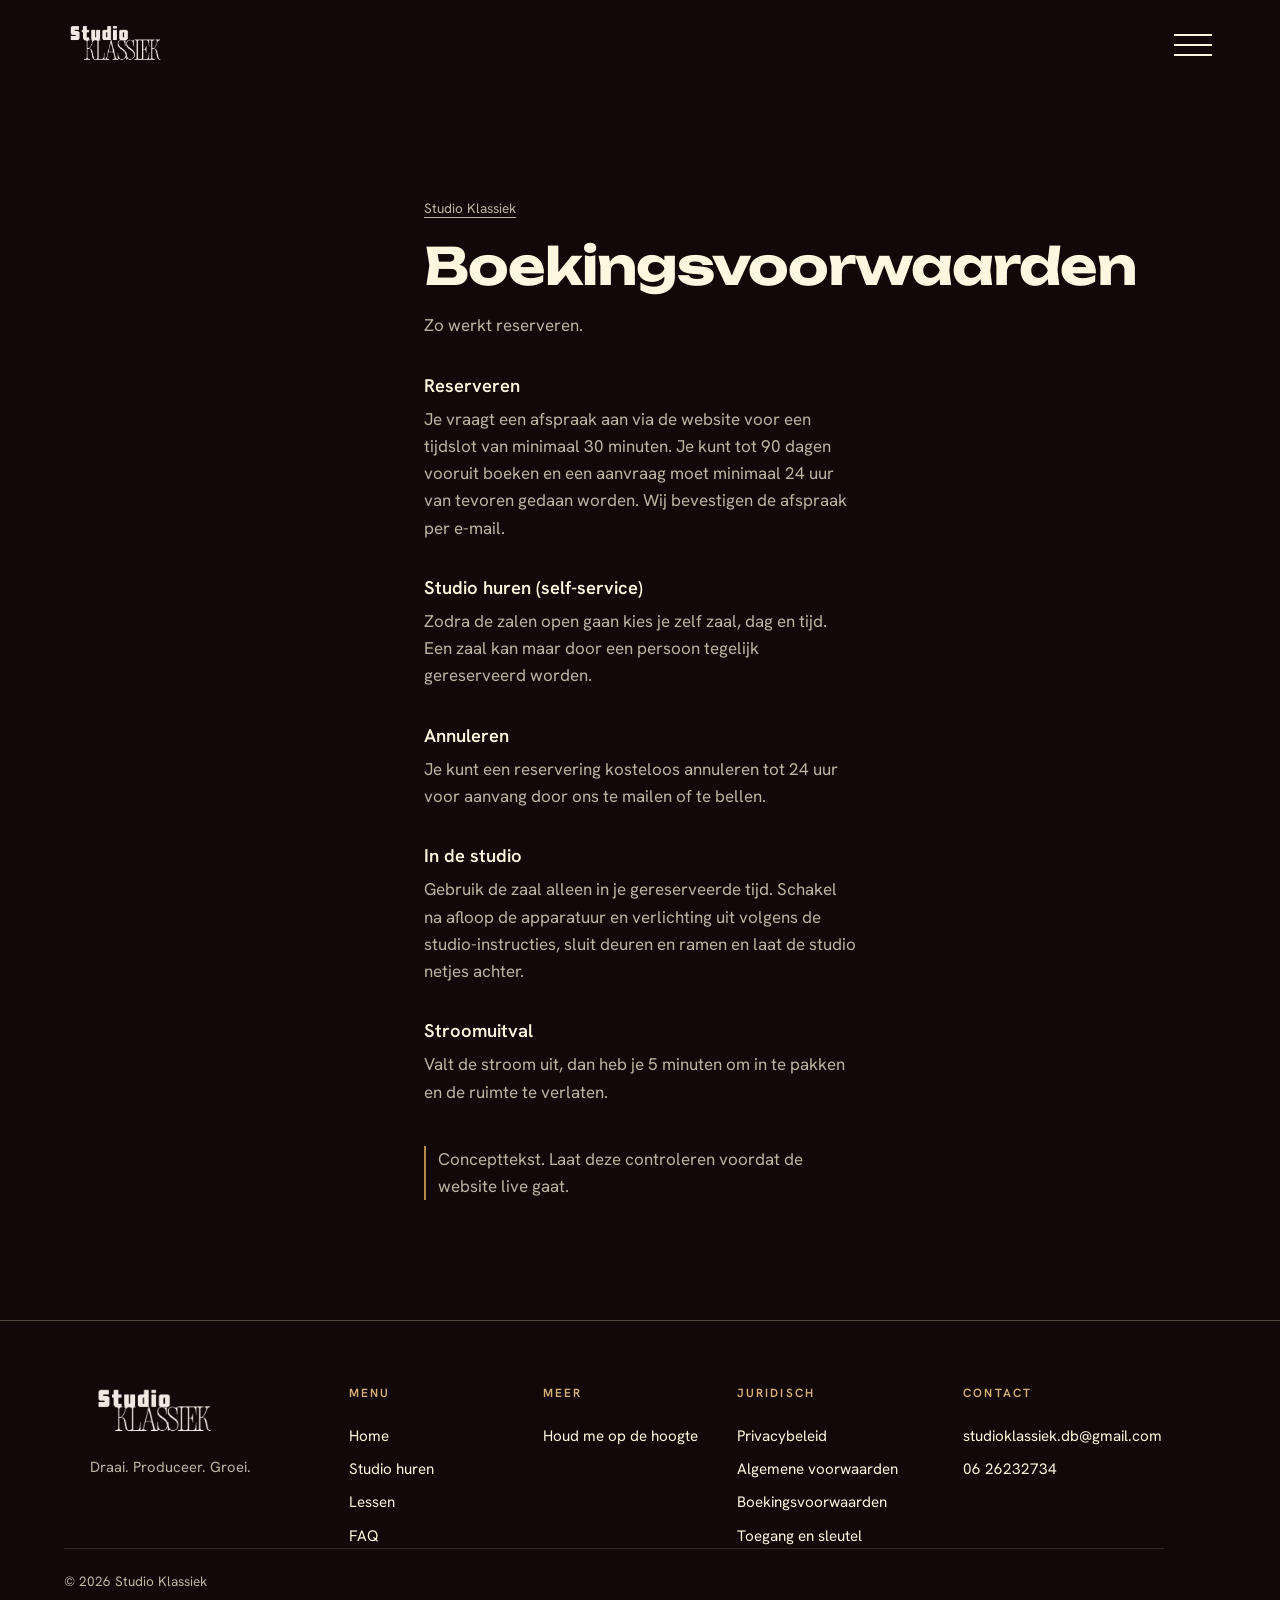
==== boekingsvoorwaarden.html @ 57c91482 "Eerste versie van de website van Studio Klassiek (statisch, GitHub Pages) Startpagina, studio huren " ====
<!doctype html>
<html lang="nl">
<head>
<meta charset="utf-8">
<meta http-equiv="Content-Security-Policy" content="default-src 'self'; script-src 'self'; style-src 'self'; img-src 'self' data:; font-src 'self'; connect-src 'self' https://formsubmit.co; frame-src https://www.google.com; object-src 'none'; base-uri 'self'; form-action 'self'">
<meta name="viewport" content="width=device-width, initial-scale=1">
<title>Boekingsvoorwaarden | Studio Klassiek</title>
<link rel="icon" href="favicon.ico">
<link rel="stylesheet" href="fonts.css">
<link rel="stylesheet" href="styles.css">
</head>
<body class="inner">

<a class="skip" href="#main">Naar de inhoud</a>

<header class="site-header">
  <a class="brand" href="index.html" aria-label="Studio Klassiek, naar de startpagina">
    <img src="assets/logo-cream.png" width="657" height="285" alt="Studio Klassiek">
  </a>
  <div class="head-actions">
    <button class="burger" id="burger" aria-expanded="false" aria-controls="menu" aria-label="Menu"><span></span><span></span><span></span></button>
  </div>
</header>

<nav class="menu" id="menu" aria-label="Hoofdmenu" hidden>
  <a href="self-service.html">Studio huren</a>
  <a href="lessen-boeken.html">Lessen boeken</a>
</nav>

<main id="main" class="page">
  <div class="block narrow-page doc">
    <p class="crumb"><a href="index.html">Studio Klassiek</a></p>
    <h1 class="page-title">Boekingsvoorwaarden</h1>
    <p class="intro">Zo werkt reserveren.</p>
    <h2>Reserveren</h2>
    <p>Je vraagt een afspraak aan via de website voor een tijdslot van minimaal 30 minuten. Je kunt tot 90 dagen vooruit boeken en een aanvraag moet minimaal 24 uur van tevoren gedaan worden. Wij bevestigen de afspraak per e-mail.</p>
    <h2>Studio huren (self-service)</h2>
    <p>Zodra de zalen open gaan kies je zelf zaal, dag en tijd. Een zaal kan maar door een persoon tegelijk gereserveerd worden.</p>
    <h2>Annuleren</h2>
    <p>Je kunt een reservering kosteloos annuleren tot 24 uur voor aanvang door ons te mailen of te bellen.</p>
    <h2>In de studio</h2>
    <p>Gebruik de zaal alleen in je gereserveerde tijd. Schakel na afloop de apparatuur en verlichting uit volgens de studio-instructies, sluit deuren en ramen en laat de studio netjes achter.</p>
    <h2>Stroomuitval</h2>
    <p>Valt de stroom uit, dan heb je 5 minuten om in te pakken en de ruimte te verlaten.</p>
    <p class="fine concept">Concepttekst. Laat deze controleren voordat de website live gaat.</p>
  </div>
</main>

<footer class="site-footer big">
  <div class="foot-grid">
    <div class="foot-brand">
      <img src="assets/logo-cream.png" width="657" height="285" alt="Studio Klassiek">
      <p>Draai. Produceer. Groei.</p>
    </div>
    <nav aria-label="Footer menu">
      <h4>Menu</h4>
      <a href="index.html">Home</a>
      <a href="self-service.html">Studio huren</a>
      <a href="index.html#lessen">Lessen</a>
      <a href="faq.html">FAQ</a>
    </nav>
    <nav aria-label="Meer">
      <h4>Meer</h4>
      <a href="index.html#early">Houd me op de hoogte</a>
    </nav>
    <nav aria-label="Juridisch">
      <h4>Juridisch</h4>
      <a href="privacy.html">Privacybeleid</a>
      <a href="voorwaarden.html">Algemene voorwaarden</a>
      <a href="boekingsvoorwaarden.html">Boekingsvoorwaarden</a>
      <a href="toegang.html">Toegang en sleutel</a>
    </nav>
    <div>
      <h4>Contact</h4>
      <a href="mailto:studioklassiek.db@gmail.com">studioklassiek.db@gmail.com</a>
      <a href="tel:+31626232734">06 26232734</a>
    </div>
  </div>
  <p class="copy">&copy; 2026 Studio Klassiek</p>
</footer>

<script src="common.js"></script>
</body>
</html>
---- fonts.css ----
﻿@font-face{font-family:'Bodoni Moda';font-style:italic;font-weight:400;font-display:swap;src:url('fonts/bodonimoda-italic-400-0.woff2') format('woff2');}
@font-face{font-family:'Bodoni Moda';font-style:normal;font-weight:400;font-display:swap;src:url('fonts/bodonimoda-normal-400-1.woff2') format('woff2');}
@font-face{font-family:'Bodoni Moda';font-style:normal;font-weight:500;font-display:swap;src:url('fonts/bodonimoda-normal-500-2.woff2') format('woff2');}
@font-face{font-family:'Bodoni Moda';font-style:normal;font-weight:700;font-display:swap;src:url('fonts/bodonimoda-normal-700-3.woff2') format('woff2');}
@font-face{font-family:'Hanken Grotesk';font-style:normal;font-weight:400;font-display:swap;src:url('fonts/hankengrotesk-normal-400-4.woff2') format('woff2');}
@font-face{font-family:'Hanken Grotesk';font-style:normal;font-weight:500;font-display:swap;src:url('fonts/hankengrotesk-normal-500-5.woff2') format('woff2');}
@font-face{font-family:'Hanken Grotesk';font-style:normal;font-weight:600;font-display:swap;src:url('fonts/hankengrotesk-normal-600-6.woff2') format('woff2');}

@font-face{font-family:'Unbounded';font-style:normal;font-weight:200 900;font-display:swap;src:url('fonts/unbounded.woff2') format('woff2');}
---- styles.css ----
:root {
  --wine: #522B36;
  --gold: #B88B49;
  --gold-lt: #D9B27A;
  --deep: #420303;
  --cream: #FEF7DF;
  --ember: #D54918;
  --bg: #130809;
  --bg2: #1b0d10;
  --line: rgba(254, 247, 223, .28);
  --soft: rgba(254, 247, 223, .72);

  --display: 'Unbounded', 'Arial Black', sans-serif;
  --serif: 'Bodoni Moda', 'Didot', Georgia, serif;
  --sans: 'Hanken Grotesk', system-ui, sans-serif;
  --gutter: clamp(20px, 5vw, 64px);
}

*, *::before, *::after { box-sizing: border-box; }
html { scroll-behavior: smooth; scroll-padding-top: 96px; }
body { margin: 0; background: var(--bg); color: var(--cream); font-family: var(--sans); font-size: 17px; line-height: 1.6; -webkit-font-smoothing: antialiased; }
img { max-width: 100%; height: auto; display: block; }
a { color: inherit; }
p { margin: 0 0 1em; }
:focus-visible { outline: 2px solid var(--gold-lt); outline-offset: 3px; }
.skip { position: absolute; left: -999px; top: 8px; background: var(--cream); color: var(--wine); padding: 10px 14px; z-index: 100; }
.skip:focus { left: 8px; }

/* Header */
.site-header { position: fixed; inset: 0 0 auto 0; z-index: 60; display: flex; align-items: center; justify-content: space-between; padding: 22px var(--gutter); transition: background .3s; }
.site-header.solid { background: rgba(19, 8, 9, .92); backdrop-filter: blur(8px); }
.brand img { width: 104px; }
.head-actions { display: flex; align-items: center; gap: 18px; }
.icon-btn { display: grid; place-items: center; width: 52px; height: 52px; border: 1px solid var(--cream); border-radius: 10px; color: var(--cream); transition: background .3s, color .3s; }
.icon-btn svg { width: 24px; height: 24px; fill: none; stroke: currentColor; stroke-width: 1.5; }
.icon-btn:hover { background: var(--cream); color: var(--wine); }
.burger { width: 46px; height: 46px; background: none; border: 0; cursor: pointer; display: grid; align-content: center; gap: 8px; padding: 0 4px; }
.burger span { display: block; height: 2px; background: var(--cream); transition: transform .35s ease, opacity .25s; }
.burger[aria-expanded=true] span:nth-child(1) { transform: translateY(10px) rotate(45deg); }
.burger[aria-expanded=true] span:nth-child(2) { opacity: 0; }
.burger[aria-expanded=true] span:nth-child(3) { transform: translateY(-10px) rotate(-45deg); }


/* Hero */
.hero { position: relative; min-height: 100svh; display: grid; place-items: center; text-align: center; padding: 120px var(--gutter) 80px; background:
  radial-gradient(ellipse 80% 55% at 50% 108%, rgba(184, 139, 73, .45), transparent 70%),
  radial-gradient(ellipse 90% 70% at 50% 100%, #6a3544, transparent 78%),
  linear-gradient(var(--bg), var(--bg2)); overflow: hidden; }
.hero::after { content: ""; position: absolute; inset: auto 0 0 0; height: 30%; background: linear-gradient(transparent, var(--bg)); pointer-events: none; }
.hero-inner { position: relative; z-index: 1; max-width: 860px; animation: rise .9s ease both; }
.tag { display: inline-block; margin: 0 0 28px; padding: 8px 18px; border: 1px solid var(--line); font-size: .78rem; font-weight: 600; letter-spacing: .2em; text-transform: uppercase; color: var(--soft); }
h1 { margin: 0 0 26px; font-family: var(--display); font-weight: 700; font-size: clamp(1.9rem, 5.4vw, 4rem); line-height: 1.18; letter-spacing: -.02em; }
h1 em { font-family: var(--serif); font-style: italic; font-weight: 400; font-size: 1.28em; letter-spacing: 0; line-height: 1; color: var(--gold-lt); }
.lead { font-size: clamp(1.05rem, 1.7vw, 1.3rem); max-width: 30em; margin: 0 auto 14px; }
.small { font-size: .9rem; color: var(--soft); margin-bottom: 34px; letter-spacing: .06em; }
@keyframes rise { from { opacity: 0; transform: translateY(14px); } to { opacity: 1; transform: none; } }

/* Knop: rechthoek met pijlvlak, vulling schuift in */
.btn { position: relative; display: inline-flex; align-items: stretch; border: 1px solid var(--cream); background: transparent; color: var(--cream); font: 500 1.15rem/1 var(--sans); text-decoration: none; cursor: pointer; overflow: hidden; isolation: isolate; border-radius: 0; padding: 0; transition: color .35s; }
.btn > span { padding: 18px 28px; }
.btn::before { content: ""; position: absolute; inset: 0; background: var(--cream); transform: translateX(-101%); transition: transform .45s cubic-bezier(.7, 0, .2, 1); z-index: -1; }
.btn:hover::before, .btn:focus-visible::before { transform: none; }
.btn:hover, .btn:focus-visible { color: var(--wine); }
.arrow { display: grid; place-items: center; width: 60px; border-left: 1px solid currentColor; }
.arrow svg { width: 24px; height: 24px; fill: none; stroke: currentColor; stroke-width: 1.8; stroke-linecap: square; transition: transform .35s; }
.btn:hover .arrow svg { transform: translateX(5px); }
.btn[disabled] { opacity: .55; cursor: wait; }

/* Feiten */
.facts { display: grid; grid-template-columns: repeat(3, 1fr); max-width: 900px; margin: 0 auto; padding: 56px var(--gutter); text-align: center; gap: 12px; }
.facts svg { width: 34px; height: 34px; fill: none; stroke: var(--cream); stroke-width: 1.4; margin: 0 auto 14px; }
.facts p { margin: 0; font-size: .95rem; }

/* Blokken */
.block { max-width: 900px; margin: 0 auto; padding: clamp(56px, 8vw, 110px) var(--gutter); }
h2 { margin: 0 0 40px; font-family: var(--display); font-weight: 700; font-size: clamp(1.7rem, 4vw, 2.7rem); letter-spacing: -.02em; line-height: 1.1; }
h3 { margin: 0 0 12px; font-family: var(--sans); font-weight: 600; font-size: 1.15rem; }
.rows article { border-top: 1px solid var(--line); padding: 32px 0; display: grid; grid-template-columns: 1fr 1fr; gap: 12px 40px; align-items: start; }
.rows article:last-of-type { border-bottom: 1px solid var(--line); }
.rows h3 { grid-column: 1 / -1; }
.rows p { margin: 0; color: var(--soft); }
.price { margin: 0; display: grid; gap: 10px; }
.price div { display: flex; justify-content: space-between; align-items: baseline; border-bottom: 1px solid rgba(254, 247, 223, .12); padding-bottom: 8px; }
.price div:last-child { border: 0; }
.price dt { color: var(--soft); }
.price dd { margin: 0; font-family: var(--display); font-weight: 500; font-size: 1.35rem; }
.note { margin-top: 28px; color: var(--soft); font-size: .95rem; }

/* Reserveren */
.stage { background: var(--bg2); border-top: 1px solid rgba(254, 247, 223, .1); border-bottom: 1px solid rgba(254, 247, 223, .1); }
.intro { margin: -20px 0 40px; color: var(--soft); }
.booking { display: grid; grid-template-columns: 1fr 240px; gap: 40px; align-items: start; }
.step { border: 0; padding: 0; margin: 0 0 40px; min-width: 0; }
.step legend { padding: 0; margin-bottom: 18px; font-weight: 600; font-size: 1.05rem; display: flex; align-items: center; gap: 12px; }
.num { display: inline-grid; place-items: center; width: 28px; height: 28px; border: 1px solid var(--gold-lt); color: var(--gold-lt); font-size: .85rem; }
.choices { display: grid; grid-template-columns: repeat(2, 1fr); gap: 10px; }
.choice, .durations label { position: relative; cursor: pointer; }
.choice input, .durations input, .check input[type=checkbox] { position: absolute; opacity: 0; pointer-events: none; }
.choice > span, .durations label span { display: block; border: 1px solid var(--line); padding: 14px 16px; transition: background .25s, color .25s, border-color .25s; }
.choice b { font-weight: 600; }
.choice:hover > span, .durations label:hover span { border-color: var(--cream); }
.choice input:checked + span, .durations input:checked + span { background: var(--cream); color: var(--wine); border-color: var(--cream); }
.choice input:focus-visible + span, .durations input:focus-visible + span { outline: 2px solid var(--gold-lt); outline-offset: 2px; }
.durations { display: flex; gap: 10px; margin-top: 12px; flex-wrap: wrap; }
.durations label span { padding: 10px 18px; font-size: .92rem; }

.cal { max-width: 400px; border: 1px solid var(--line); padding: 14px; margin-bottom: 20px; }
.cal-head { display: flex; align-items: center; justify-content: space-between; margin-bottom: 10px; }
.cal-head strong { font-family: var(--serif); font-size: 1.3rem; font-weight: 500; text-transform: capitalize; }
.cal-nav { width: 38px; height: 38px; border: 1px solid var(--line); background: transparent; color: var(--cream); cursor: pointer; font-size: 1.1rem; border-radius: 0; transition: background .25s, color .25s; }
.cal-nav:hover:not(:disabled) { background: var(--cream); color: var(--wine); }
.cal-nav:disabled { opacity: .3; cursor: not-allowed; }
.cal-grid { display: grid; grid-template-columns: repeat(7, 1fr); gap: 3px; }
.cal-dow { text-align: center; font-size: .7rem; font-weight: 600; letter-spacing: .1em; text-transform: uppercase; padding: 6px 0; color: var(--soft); }
.cal-day { aspect-ratio: 1; border: 1px solid transparent; background: rgba(254, 247, 223, .06); color: var(--cream); font: 500 .95rem var(--sans); cursor: pointer; border-radius: 0; transition: background .2s, color .2s; }
.cal-day:hover:not(:disabled) { background: var(--gold); color: var(--bg); }
.cal-day:disabled { background: transparent; opacity: .28; cursor: not-allowed; }
.cal-day[aria-pressed=true] { background: var(--cream); color: var(--wine); }
.mini { font-size: .78rem; font-weight: 600; letter-spacing: .14em; text-transform: uppercase; margin: 0; color: var(--soft); }
.slots { display: grid; grid-template-columns: repeat(auto-fill, minmax(84px, 1fr)); gap: 8px; margin-top: 12px; }
.slot { padding: 11px 0; border: 1px solid var(--line); background: transparent; color: var(--cream); font: 600 .92rem var(--sans); cursor: pointer; border-radius: 0; transition: background .2s, color .2s, border-color .2s; }
.slot:hover:not(:disabled) { border-color: var(--cream); background: rgba(254, 247, 223, .1); }
.slot[aria-pressed=true] { background: var(--cream); color: var(--wine); border-color: var(--cream); }
.slot:disabled { text-decoration: line-through; opacity: .3; cursor: not-allowed; }
.slots-empty { grid-column: 1 / -1; margin: 0; color: var(--soft); }

.fields { display: grid; grid-template-columns: 1fr 1fr; gap: 16px; }
.fields .full { grid-column: 1 / -1; }
.fields label { display: grid; gap: 6px; font-size: .78rem; font-weight: 600; letter-spacing: .12em; text-transform: uppercase; color: var(--soft); }
.fields input, .fields textarea { font: 400 1rem var(--sans); letter-spacing: 0; text-transform: none; padding: 13px 14px; border: 1px solid var(--line); background: rgba(254, 247, 223, .05); color: var(--cream); border-radius: 0; width: 100%; }
.fields input:focus, .fields textarea:focus { outline: 0; border-color: var(--cream); }
.fields .invalid { border-color: var(--ember); }
.check { display: flex; margin-top: 18px; cursor: pointer; font-size: .9rem; color: var(--soft); position: relative; }
.check span { position: relative; padding-left: 34px; }
.check span::before { content: ""; position: absolute; left: 0; top: 2px; width: 20px; height: 20px; border: 1px solid var(--cream); }
.check input:checked + span::after { content: ""; position: absolute; left: 7px; top: 5px; width: 6px; height: 11px; border: solid var(--cream); border-width: 0 2px 2px 0; transform: rotate(45deg); }
.check input:focus-visible + span::before { outline: 2px solid var(--gold-lt); outline-offset: 2px; }
.error { color: #ffb59c; border-left: 3px solid var(--ember); background: rgba(213, 73, 24, .12); padding: 12px 14px; margin: 0 0 18px; }

.summary { position: sticky; top: 100px; border: 1px solid var(--line); padding: 24px; }
.summary dl { margin: 0; }
.summary dt { font-size: .72rem; font-weight: 600; letter-spacing: .16em; text-transform: uppercase; color: var(--gold-lt); margin-top: 14px; }
.summary dt:first-child { margin-top: 0; }
.summary dd { margin: 2px 0 0; font-family: var(--serif); font-size: 1.15rem; }

.done { border: 1px solid var(--line); border-top: 3px solid var(--gold); padding: clamp(24px, 4vw, 44px); }
.done h3 { font-family: var(--display); font-size: 1.5rem; }
.done-actions { display: flex; flex-wrap: wrap; gap: 12px; margin-top: 8px; }

/* Info */
.info { margin: 0; border-top: 1px solid var(--line); }
.info div { display: grid; grid-template-columns: 140px 1fr; gap: 12px; padding: 20px 0; border-bottom: 1px solid var(--line); }
.info dt { color: var(--soft); }
.info dd { margin: 0; }
.info a { text-decoration-color: var(--gold); text-underline-offset: 5px; }
.site-footer { display: flex; justify-content: space-between; align-items: center; gap: 20px; padding: 40px var(--gutter); max-width: 900px; margin: 0 auto; color: var(--soft); font-size: .9rem; }
.site-footer img { width: 110px; }
.site-footer p { margin: 0; }
.site-footer a { text-decoration-color: var(--gold); text-underline-offset: 4px; }

@media (max-width: 760px) {
  body { font-size: 16px; }
  .brand img { width: 88px; }
  .booking, .rows article { grid-template-columns: 1fr; }
  .summary { position: static; }
  .choices, .fields { grid-template-columns: 1fr; }
  .info div { grid-template-columns: 1fr; gap: 2px; }
  .site-footer { flex-direction: column; align-items: flex-start; }
  .btn { width: 100%; justify-content: space-between; }
}
@media (prefers-reduced-motion: reduce) {
  html { scroll-behavior: auto; }
  *, *::before, *::after { animation: none !important; transition-duration: .01ms !important; }
}



/* Subpagina's */
.inner .page { padding-top: 96px; min-height: 70vh; }
.crumb { margin: 0 0 18px; font-size: .85rem; color: var(--soft); }
.crumb a { text-underline-offset: 4px; }
.page-title { margin: 0 0 18px; font-family: var(--display); font-weight: 700; font-size: clamp(1.9rem, 5vw, 3.2rem); letter-spacing: -.02em; line-height: 1.1; }
.sub { font-size: 1.4rem; margin: 48px 0 18px; }
.narrow-page { max-width: 560px; }
.soft { color: var(--soft); }
.book-form.flat { padding: 0; }
.btn-sm > span { padding: 12px 20px; font-size: 1rem; }
.btn-sm .arrow { width: 48px; }
.rows .btn { grid-column: 1 / -1; justify-self: start; margin-top: 8px; }

.rooms { display: grid; grid-template-columns: repeat(auto-fill, minmax(220px, 1fr)); gap: 14px; }
.room { position: relative; cursor: pointer; }
.room input { position: absolute; opacity: 0; pointer-events: none; }
.room-card { display: grid; gap: 6px; border: 1px solid var(--line); padding: 10px 10px 16px; height: 100%; transition: border-color .25s, background .25s, color .25s; }
.room-card b { padding: 6px 6px 0; font-family: var(--display); font-weight: 500; font-size: 1.05rem; }
.room-desc { padding: 0 6px; color: var(--soft); }
.room-media { display: grid; place-items: center; aspect-ratio: 4 / 3; background: rgba(254, 247, 223, .05); border: 1px dashed var(--line); overflow: hidden; }
.room-media small { color: var(--soft); letter-spacing: .12em; text-transform: uppercase; font-size: .72rem; }
.room-media img { width: 100%; height: 100%; object-fit: cover; }
.room:hover .room-card { border-color: var(--cream); }
.room input:checked + .room-card { background: var(--cream); color: var(--wine); border-color: var(--cream); }
.room input:checked + .room-card .room-desc { color: var(--wine); }
.room input:focus-visible + .room-card { outline: 2px solid var(--gold-lt); outline-offset: 2px; }
.durations { margin: 0 0 20px; }
#gate .btn, #gate .done-actions { margin-top: 14px; }
.field-one { display: grid; gap: 6px; font-size: .78rem; font-weight: 600; letter-spacing: .12em; text-transform: uppercase; color: var(--soft); }
.field-one textarea { font: 400 1rem var(--sans); letter-spacing: 0; text-transform: none; padding: 13px 14px; border: 1px solid var(--line); background: rgba(254, 247, 223, .05); color: var(--cream); border-radius: 0; width: 100%; }
.field-one textarea:focus { outline: 0; border-color: var(--cream); }

.tabs { display: flex; border-bottom: 1px solid var(--line); margin-bottom: 28px; }
.tabs button { flex: 1; background: none; border: 0; border-bottom: 2px solid transparent; color: var(--soft); font: 600 .9rem var(--sans); letter-spacing: .12em; text-transform: uppercase; padding: 16px 8px; cursor: pointer; margin-bottom: -1px; transition: color .25s, border-color .25s; }
.tabs button:hover { color: var(--cream); }
.tabs button[aria-selected=true] { color: var(--cream); border-bottom-color: var(--gold-lt); }
.auth-form .fields { margin-bottom: 20px; }
.fields.one { grid-template-columns: 1fr; }
.bookings { display: grid; margin-bottom: 36px; border-top: 1px solid var(--line); }
.booking-row { display: flex; justify-content: space-between; gap: 16px; align-items: center; padding: 18px 0; border-bottom: 1px solid var(--line); }
.booking-row > div { display: grid; }
.booking-row span { color: var(--soft); }
.link-btn { background: none; border: 0; color: var(--cream); font: 600 .85rem var(--sans); letter-spacing: .12em; text-transform: uppercase; text-decoration: underline; text-decoration-color: var(--gold); text-underline-offset: 5px; cursor: pointer; }
.link-btn:hover { color: var(--gold-lt); }
.icon-btn.is-in { background: var(--cream); color: var(--wine); }

.map { border: 1px solid var(--line); margin-bottom: 28px; aspect-ratio: 16 / 9; background: rgba(254, 247, 223, .05); }
.map iframe { width: 100%; height: 100%; border: 0; filter: grayscale(.4) contrast(1.05); }
.info dd.empty { color: var(--soft); }
.head-actions .icon-btn + .icon-btn { margin-left: -6px; }
@media (max-width: 760px) { .map { aspect-ratio: 4 / 3; } .booking-row { align-items: flex-start; flex-direction: column; } }
.room input:checked + .room-card .room-media { background: rgba(82, 43, 54, .08); border-color: rgba(82, 43, 54, .35); }
.room input:checked + .room-card .room-media small { color: var(--wine); }
.inner .intro { margin-top: 0; }

/* Zalen: coming soon */
.room-media { position: relative; }
.room.soon { cursor: default; }
.room.soon .room-card { opacity: 1; }
.room.soon:hover .room-card { border-color: var(--line); }
.room-media .soon-badge { position: absolute; inset: 0; display: grid; place-items: center; text-align: center; padding: 12px; background: rgba(19, 8, 9, .72); font-family: var(--display); font-weight: 700; font-size: clamp(1.5rem, 4.4vw, 2.1rem); line-height: 1.05; letter-spacing: -.02em; text-transform: uppercase; color: var(--gold-lt); }
.no-rooms .step:not(:first-of-type), .no-rooms .summary { display: none; }
.no-rooms .booking { grid-template-columns: 1fr; }

/* Early Access */
.sr-only { position: absolute; width: 1px; height: 1px; overflow: hidden; clip: rect(0 0 0 0); white-space: nowrap; }
.early-form { display: flex; gap: 12px; max-width: 560px; }
.early-form input { flex: 1; min-width: 0; font: 400 1rem var(--sans); padding: 0 16px; border: 1px solid var(--line); background: rgba(254, 247, 223, .05); color: var(--cream); border-radius: 0; }
.early-form input:focus { outline: 0; border-color: var(--cream); }
.early-msg { margin: 14px 0 0; color: var(--gold-lt); min-height: 1.6em; }
.early-msg.bad { color: #ffb59c; }
.hero-inner .hero-actions { display: flex; flex-wrap: wrap; gap: 14px; justify-content: center; }
@media (max-width: 760px) { .early-form { flex-direction: column; } .early-form input { padding: 16px; } .hero-inner .hero-actions .btn { width: 100%; } }

/* Footer en documentpagina's */
.site-footer.big { display: block; max-width: none; margin: 0; padding: 64px var(--gutter) 28px; border-top: 1px solid var(--line); background: var(--bg); color: var(--cream); }
.foot-grid { max-width: 1100px; margin: 0 auto; display: grid; grid-template-columns: 1.4fr 1fr 1fr 1.2fr 1.4fr; gap: 32px; }
.foot-brand img { width: 130px; margin-bottom: 14px; }
.foot-brand p { margin: 0; color: var(--soft); font-size: .92rem; }
.foot-grid h4 { margin: 0 0 14px; font: 600 .74rem var(--sans); letter-spacing: .18em; text-transform: uppercase; color: var(--gold-lt); }
.foot-grid nav, .foot-grid > div:last-child { display: grid; align-content: start; gap: 9px; }
.foot-grid a { color: var(--cream); text-decoration: none; font-size: .95rem; background: linear-gradient(var(--gold-lt), var(--gold-lt)) left bottom / 0 1px no-repeat; transition: background-size .3s; justify-self: start; }
.foot-grid a:hover { background-size: 100% 1px; }
.copy { max-width: 1100px; margin: 48px auto 0; padding-top: 22px; border-top: 1px solid rgba(254, 247, 223, .14); color: var(--soft); font-size: .85rem; }
.doc h2 { font-family: var(--sans); font-size: 1.15rem; font-weight: 600; letter-spacing: 0; margin: 36px 0 10px; }
.doc p, .doc li { color: var(--soft); }
.doc .intro { margin: 0 0 28px; }
.doc .faq { margin-top: 8px; }
.faq details { border-top: 1px solid var(--line); }
.faq details:last-child { border-bottom: 1px solid var(--line); }
.faq summary { cursor: pointer; list-style: none; padding: 20px 40px 20px 0; position: relative; font-weight: 600; font-size: 1.05rem; }
.faq summary::-webkit-details-marker { display: none; }
.faq summary::after { content: "+"; position: absolute; right: 4px; top: 50%; transform: translateY(-50%); font: 300 1.6rem var(--sans); color: var(--gold-lt); transition: transform .3s; }
.faq details[open] summary::after { transform: translateY(-50%) rotate(45deg); }
.faq details p { color: var(--soft); margin: 0 0 20px; }
.textlink { color: var(--cream); text-decoration-color: var(--gold); text-underline-offset: 4px; }
.concept { margin-top: 40px; border-left: 2px solid var(--gold); padding-left: 12px; }
@media (max-width: 1100px) { .foot-grid { grid-template-columns: repeat(4, auto); justify-content: space-between; } .foot-brand { grid-column: 1 / -1; } }
@media (max-width: 700px) { .foot-grid { grid-template-columns: 1fr 1fr; } }

.callout { border: 1px solid var(--gold); border-left-width: 4px; padding: 6px 22px 10px; margin: 8px 0 12px; background: rgba(184, 139, 73, .08); }
.callout h2 { margin-top: 16px; color: var(--gold-lt); }
.callout p { color: var(--cream); font-size: 1.1rem; }
.foot-grid nav[aria-label="Juridisch"] a { max-width: 100%; }

/* Menu: paneel met genummerde regels */
html.menu-open { overflow: hidden; }
.menu-backdrop { position: fixed; inset: 0; z-index: 54; background: rgba(10, 4, 5, .62); -webkit-backdrop-filter: blur(5px); backdrop-filter: blur(5px); opacity: 0; transition: opacity .28s ease; }
.menu-backdrop.open { opacity: 1; }
.menu-backdrop[hidden] { display: none; }
.menu { position: fixed; top: 86px; right: var(--gutter); z-index: 55; width: min(380px, calc(100% - 2 * var(--gutter))); counter-reset: m; background: linear-gradient(180deg, #24121a 0%, #170a0d 100%); border: 1px solid rgba(217, 178, 122, .38); border-top: 2px solid var(--gold); box-shadow: 0 32px 90px rgba(0, 0, 0, .65); padding: 8px 26px 22px; opacity: 0; transform: translateY(-10px); transition: opacity .26s ease, transform .26s ease; }
.menu::before { content: ""; position: absolute; inset: 6px; border: 1px solid rgba(217, 178, 122, .14); pointer-events: none; }
.menu.open { opacity: 1; transform: none; }
.menu[hidden] { display: none; }
.menu a { counter-increment: m; position: relative; display: flex; align-items: center; gap: 18px; min-height: 66px; padding: 14px 0; font-family: var(--serif); font-size: 1.75rem; font-weight: 400; line-height: 1.1; color: var(--cream); text-decoration: none; border-bottom: 1px solid rgba(254, 247, 223, .12); -webkit-tap-highlight-color: transparent; transition: color .25s, padding-left .3s; }
.menu a::before { content: "0" counter(m); min-width: 1.7rem; font-family: var(--sans); font-size: .72rem; font-weight: 600; letter-spacing: .18em; color: var(--gold-lt); }
.menu a::after { content: ""; margin-left: auto; width: 9px; height: 9px; border: solid var(--gold-lt); border-width: 1.5px 1.5px 0 0; transform: rotate(45deg); opacity: .6; transition: transform .3s, opacity .3s; }
.menu a:hover, .menu a:focus-visible, .menu a:active { color: var(--gold-lt); padding-left: 8px; }
.menu a:hover::after, .menu a:focus-visible::after { opacity: 1; transform: translateX(4px) rotate(45deg); }
.menu .menu-foot { display: grid; gap: 2px; padding-top: 20px; }
.menu .menu-foot small { font: 600 .7rem var(--sans); letter-spacing: .2em; text-transform: uppercase; color: var(--gold-lt); margin-bottom: 4px; }
.menu .menu-foot a { counter-increment: none; min-height: 46px; padding: 8px 0; gap: 0; font: 500 1.05rem var(--sans); border: 0; }
.menu .menu-foot a::before, .menu .menu-foot a::after { content: none; }
.menu .menu-foot a:hover, .menu .menu-foot a:focus-visible { padding-left: 0; }
@media (max-width: 760px) {
  .menu { top: 82px; left: 12px; right: 12px; width: auto; max-height: calc(100svh - 98px); overflow-y: auto; overscroll-behavior: contain; padding: 4px 22px 18px; }
  .menu a { min-height: 70px; font-size: 1.9rem; }
  .menu .menu-foot a { min-height: 52px; font-size: 1.1rem; }
  .burger { width: 52px; height: 52px; }
}
/* Homepage: lessen, werkwijze, binnenkort-blok */
.rows article > div p { margin: 0 0 14px; }
.rows article > div .ticks { margin: 16px 0; }
.rows article > div .fine { margin: 0; }
.rows article h3 { font-family: var(--serif); font-weight: 400; font-size: clamp(1.5rem, 3.2vw, 2rem); line-height: 1.15; }
.rows .price { align-self: start; }
.block > .btn { margin-top: 28px; }
.steps { list-style: none; margin: 0; padding: 0; display: grid; grid-template-columns: repeat(4, 1fr); gap: 20px; counter-reset: s; }
.steps li { counter-increment: s; border-top: 1px solid var(--gold); padding-top: 18px; display: grid; gap: 6px; align-content: start; }
.steps li::before { content: "0" counter(s); font: 600 .75rem var(--sans); letter-spacing: .18em; color: var(--gold-lt); }
.steps b { font-family: var(--serif); font-weight: 400; font-size: 1.5rem; line-height: 1.1; }
.steps span { color: var(--soft); font-size: .95rem; }
.soon-box { display: none; margin: 0 0 40px; padding: clamp(22px, 4vw, 36px); border: 1px solid var(--gold); background: rgba(184, 139, 73, .07); }
.no-rooms .soon-box { display: block; }
.soon-box h2 { margin: 0 0 10px; font-size: clamp(1.4rem, 3.5vw, 2rem); }
.soon-box p { color: var(--soft); }
.soon-box .early-form { max-width: none; }
@media (max-width: 900px) { .steps { grid-template-columns: 1fr 1fr; } }
@media (max-width: 760px) { .steps { grid-template-columns: 1fr; gap: 0; } .steps li { padding: 18px 0 20px; } .block > .btn { width: 100%; justify-content: space-between; } }

/* ===== Vernieuwde homepage: sfeerbeelden, twee routes, concreter aanbod ===== */
.btn.alt { border-color: var(--gold-lt); color: var(--gold-lt); }
.btn.alt::before { background: var(--gold-lt); }
.btn.alt:hover, .btn.alt:focus-visible { color: var(--bg); }
.eyebrow { margin: 0 0 14px; font: 600 .76rem var(--sans); letter-spacing: .2em; text-transform: uppercase; color: var(--gold-lt); }
.block.wide { max-width: 1160px; }

/* Foto's en plekken voor foto's */
.ph { position: relative; margin: 0; overflow: hidden; background:
  radial-gradient(ellipse 70% 60% at 30% 100%, rgba(213, 73, 24, .28), transparent 70%),
  radial-gradient(ellipse 80% 70% at 80% 0%, rgba(184, 139, 73, .22), transparent 70%),
  linear-gradient(160deg, #2a1219, #160a0c); }
.ph img { width: 100%; height: 100%; object-fit: cover; transition: transform .8s ease; }
.ph:hover img { transform: scale(1.03); }
.ph-label { position: absolute; left: 14px; bottom: 12px; right: 14px; display: none; font: 600 .7rem var(--sans); letter-spacing: .16em; text-transform: uppercase; color: rgba(254, 247, 223, .55); }
.ph.missing img, .hero-media.missing img { display: none; }
.ph.missing .ph-label, .hero-media.missing .ph-label { display: block; }
.ph.missing::before, .hero-media.missing::before { content: ""; position: absolute; inset: 0; background: repeating-linear-gradient(90deg, transparent 0 22px, rgba(254, 247, 223, .035) 22px 23px); }

/* Hero met sfeerbeeld */
.hero-photo { background: var(--bg); }
.hero-media { position: absolute; inset: 0; background:
  radial-gradient(ellipse 60% 45% at 50% 105%, rgba(213, 73, 24, .45), transparent 70%),
  radial-gradient(ellipse 80% 55% at 50% 108%, rgba(184, 139, 73, .45), transparent 70%),
  radial-gradient(ellipse 90% 70% at 50% 100%, #6a3544, transparent 78%),
  linear-gradient(var(--bg), var(--bg2)); }
.hero-media img { width: 100%; height: 100%; object-fit: cover; }
.hero-media::after { content: ""; position: absolute; inset: 0; background: linear-gradient(180deg, rgba(19, 8, 9, .55) 0%, rgba(19, 8, 9, .35) 40%, rgba(19, 8, 9, .85) 100%); }
.hero-media .ph-label { top: auto; bottom: 22px; text-align: center; z-index: 1; }
.hero .tag { margin-bottom: 24px; color: var(--cream); border-color: rgba(254, 247, 223, .4); background: rgba(19, 8, 9, .35); }
.routes { display: grid; grid-template-columns: 1fr 1fr; gap: 16px; max-width: 640px; margin: 0 auto; }
.route { display: grid; gap: 10px; text-decoration: none; text-align: left; }
.route small { font-size: .85rem; color: var(--soft); letter-spacing: .02em; }
.route .btn { width: 100%; justify-content: space-between; }
.route:hover .btn::before, .route:focus-visible .btn::before { transform: none; }
.route:hover .btn, .route:focus-visible .btn { color: var(--wine); }
.route:hover .btn.alt, .route:focus-visible .btn.alt { color: var(--bg); }
.route:hover .arrow svg { transform: translateX(5px); }
.route:focus-visible { outline: none; }
.route:focus-visible .btn { outline: 2px solid var(--gold-lt); outline-offset: 3px; }

/* Studio huren */
.offer-grid { display: grid; grid-template-columns: 1fr 1fr; gap: 22px; }
.offer { border: 1px solid var(--line); display: grid; grid-template-rows: auto 1fr; }
.offer .ph { aspect-ratio: 4 / 3; }
.offer-body { padding: 22px 22px 24px; display: grid; align-content: start; gap: 10px; }
.offer-body h3 { margin: 0; font-family: var(--serif); font-weight: 400; font-size: 1.8rem; line-height: 1.1; }
.offer-body p { margin: 0; color: var(--soft); }
.status { display: flex; align-items: baseline; flex-wrap: wrap; gap: 4px 8px; font-size: .9rem; color: var(--cream) !important; padding-top: 6px; }
.status .dot { width: 8px; height: 8px; border-radius: 50%; background: var(--gold); box-shadow: 0 0 0 4px rgba(184, 139, 73, .2); align-self: center; }
.notify { margin-top: 22px; padding: clamp(22px, 4vw, 34px); border: 1px solid var(--gold); background: rgba(184, 139, 73, .07); }
.notify h3 { font-family: var(--display); font-size: 1.25rem; margin-bottom: 8px; }
.notify p { color: var(--soft); }
.notify .early-form { max-width: none; margin-top: 6px; }

/* Lessen */
.course { border-top: 1px solid var(--line); padding: 36px 0; }
.course:last-of-type { border-bottom: 1px solid var(--line); }
.course-head h3 { margin: 0 0 4px; font-family: var(--serif); font-weight: 400; font-size: clamp(1.8rem, 4vw, 2.4rem); line-height: 1.1; }
.course-sub { margin: 0 0 26px; color: var(--gold-lt); font-size: 1.1rem; }
.path { list-style: none; margin: 0 0 22px; padding: 0; display: grid; grid-template-columns: repeat(3, 1fr); gap: 16px; position: relative; }
.path li { position: relative; padding: 22px 0 0; display: grid; gap: 6px; align-content: start; border-top: 2px solid rgba(184, 139, 73, .35); }
.path li:last-child { border-top-color: var(--gold); }
.path li::before { content: ""; position: absolute; top: -7px; left: 0; width: 12px; height: 12px; border-radius: 50%; background: var(--bg); border: 2px solid var(--gold); }
.path li:last-child::before { background: var(--gold); }
.path b { font-family: var(--display); font-weight: 500; font-size: .95rem; letter-spacing: .02em; }
.path span { color: var(--soft); font-size: .96rem; }
.genres { color: var(--soft); font-size: .95rem; margin: 0 0 22px; }
.course-foot { display: grid; grid-template-columns: 240px 1fr; gap: 20px 48px; align-items: start; }
.facts-list { margin: 0; display: grid; gap: 0; border-top: 1px solid rgba(254, 247, 223, .12); }
.facts-list div { display: grid; grid-template-columns: 120px 1fr; gap: 12px; padding: 10px 0; border-bottom: 1px solid rgba(254, 247, 223, .12); font-size: .95rem; }
.facts-list dt { color: var(--soft); }
.facts-list dd { margin: 0; }

/* Nog in te vullen (zichtbaar gemarkeerd) */
.todo { color: var(--gold-lt); border-bottom: 1px dashed var(--gold); }
dd.todo { justify-self: start; }
.todo-block { color: var(--soft); border-left: 2px dashed var(--gold); padding-left: 12px; font-size: .95rem; }

/* Galerij */
.gallery { display: grid; grid-template-columns: repeat(4, 1fr); grid-auto-rows: minmax(160px, 22vw); gap: 12px; }
.gallery .ph { height: 100%; }
.gallery .g-big { grid-column: span 2; grid-row: span 2; }

/* Docenten */
.team { display: grid; grid-template-columns: 1fr 1fr; gap: 28px; }
.person .portrait { aspect-ratio: 4 / 5; margin-bottom: 18px; }
.person h3 { margin: 0; font-family: var(--serif); font-weight: 400; font-size: 1.6rem; }
.role { margin: 2px 0 10px; font: 600 .76rem var(--sans); letter-spacing: .18em; text-transform: uppercase; color: var(--gold-lt); }

@media (max-width: 760px) {
  .routes, .offer-grid, .team { grid-template-columns: 1fr; }
  .routes { gap: 18px; }
  .path { grid-template-columns: 1fr; gap: 0; padding-left: 18px; border-left: 2px solid rgba(184, 139, 73, .35); }
  .path li { border-top: 0; padding: 0 0 20px 6px; }
  .path li::before { top: 4px; left: -26px; }
  .course-foot { grid-template-columns: 1fr; }
  .facts-list div { grid-template-columns: 1fr; gap: 2px; }
  .gallery { grid-template-columns: 1fr 1fr; grid-auto-rows: 42vw; }
  .person .portrait { aspect-ratio: 4 / 3; }
}

/* Boeken: kosten en aanvraag */
.summary dd#sPrice { line-height: 1.35; }
.sum-note { margin: 16px 0 0; padding-top: 14px; border-top: 1px solid var(--line); font-size: .85rem; color: var(--soft); }
.dur-label { margin: 18px 0 0; }
.soon-alt { margin: 14px 0 0; font-size: .95rem; }
@media (max-width: 700px) { .foot-grid { grid-template-columns: repeat(2, minmax(0, 1fr)); } .foot-grid a { overflow-wrap: anywhere; } }
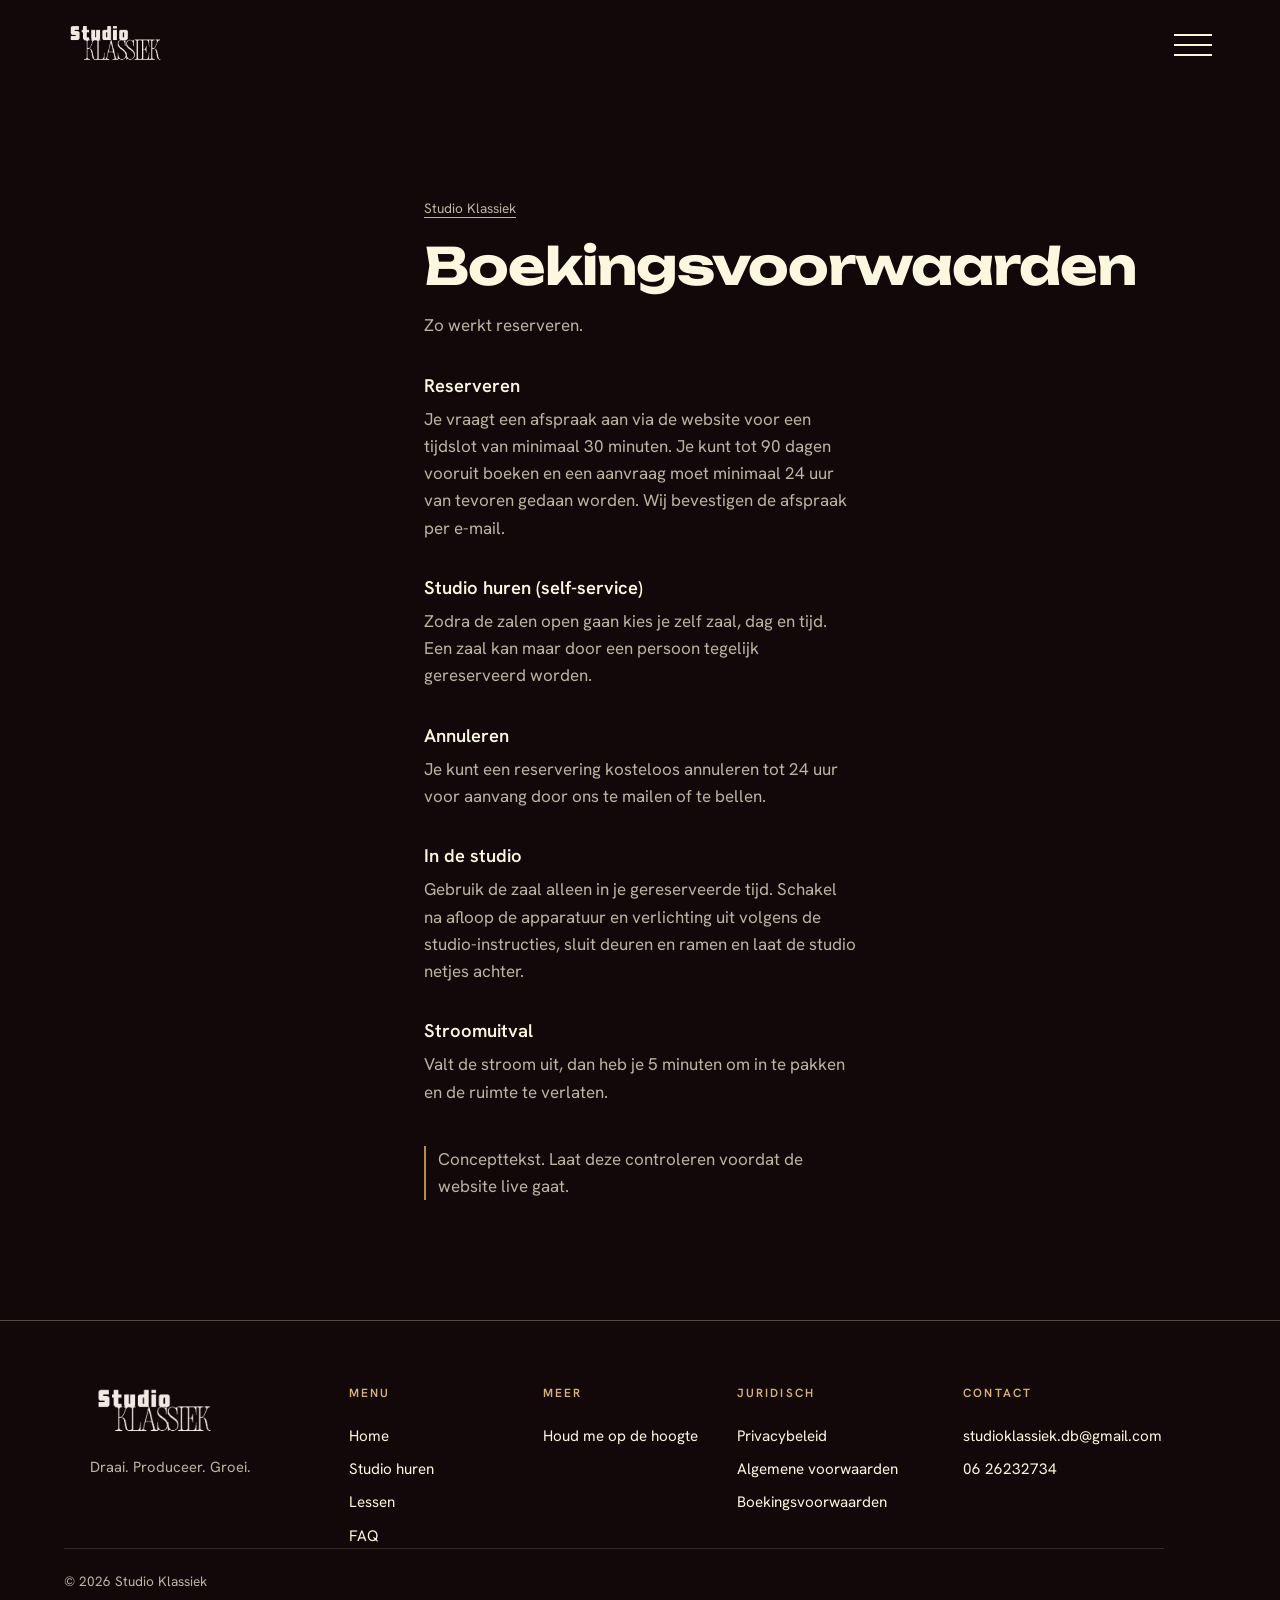
==== commit 5f294941: "Sleutelovereenkomst alleen zichtbaar bij het boeken De losse pagina en de links naar de sleutelovere" ====
--- a/boekingsvoorwaarden.html
+++ b/boekingsvoorwaarden.html
@@ -68,7 +68,6 @@
       <a href="privacy.html">Privacybeleid</a>
       <a href="voorwaarden.html">Algemene voorwaarden</a>
       <a href="boekingsvoorwaarden.html">Boekingsvoorwaarden</a>
-      <a href="toegang.html">Toegang en sleutel</a>
     </nav>
     <div>
       <h4>Contact</h4>
--- a/styles.css
+++ b/styles.css
@@ -433,3 +433,16 @@
 .dur-label { margin: 18px 0 0; }
 .soon-alt { margin: 14px 0 0; font-size: .95rem; }
 @media (max-width: 700px) { .foot-grid { grid-template-columns: repeat(2, minmax(0, 1fr)); } .foot-grid a { overflow-wrap: anywhere; } }
+
+/* Sleutelovereenkomst: alleen zichtbaar in het boekingsformulier */
+.key-agreement { margin: 8px 0 14px; border: 1px solid var(--line); background: rgba(254, 247, 223, .04); }
+.key-agreement summary { cursor: pointer; list-style: none; padding: 16px 44px 16px 18px; position: relative; font-weight: 600; }
+.key-agreement summary::-webkit-details-marker { display: none; }
+.key-agreement summary::after { content: "+"; position: absolute; right: 16px; top: 50%; transform: translateY(-50%); font: 300 1.6rem var(--sans); color: var(--gold-lt); transition: transform .3s; }
+.key-agreement[open] summary::after { transform: translateY(-50%) rotate(45deg); }
+.key-body { max-height: 340px; overflow-y: auto; padding: 4px 18px 18px; border-top: 1px solid var(--line); -webkit-overflow-scrolling: touch; }
+.key-body h2 { font: 600 1rem var(--sans); letter-spacing: 0; margin: 22px 0 8px; }
+.key-body p, .key-body li { color: var(--soft); font-size: .95rem; margin: 0 0 10px; }
+.key-body .callout { margin: 14px 0 4px; padding: 2px 16px 8px; }
+.key-body .callout h2 { margin-top: 12px; }
+.key-body .callout p { color: var(--cream); }
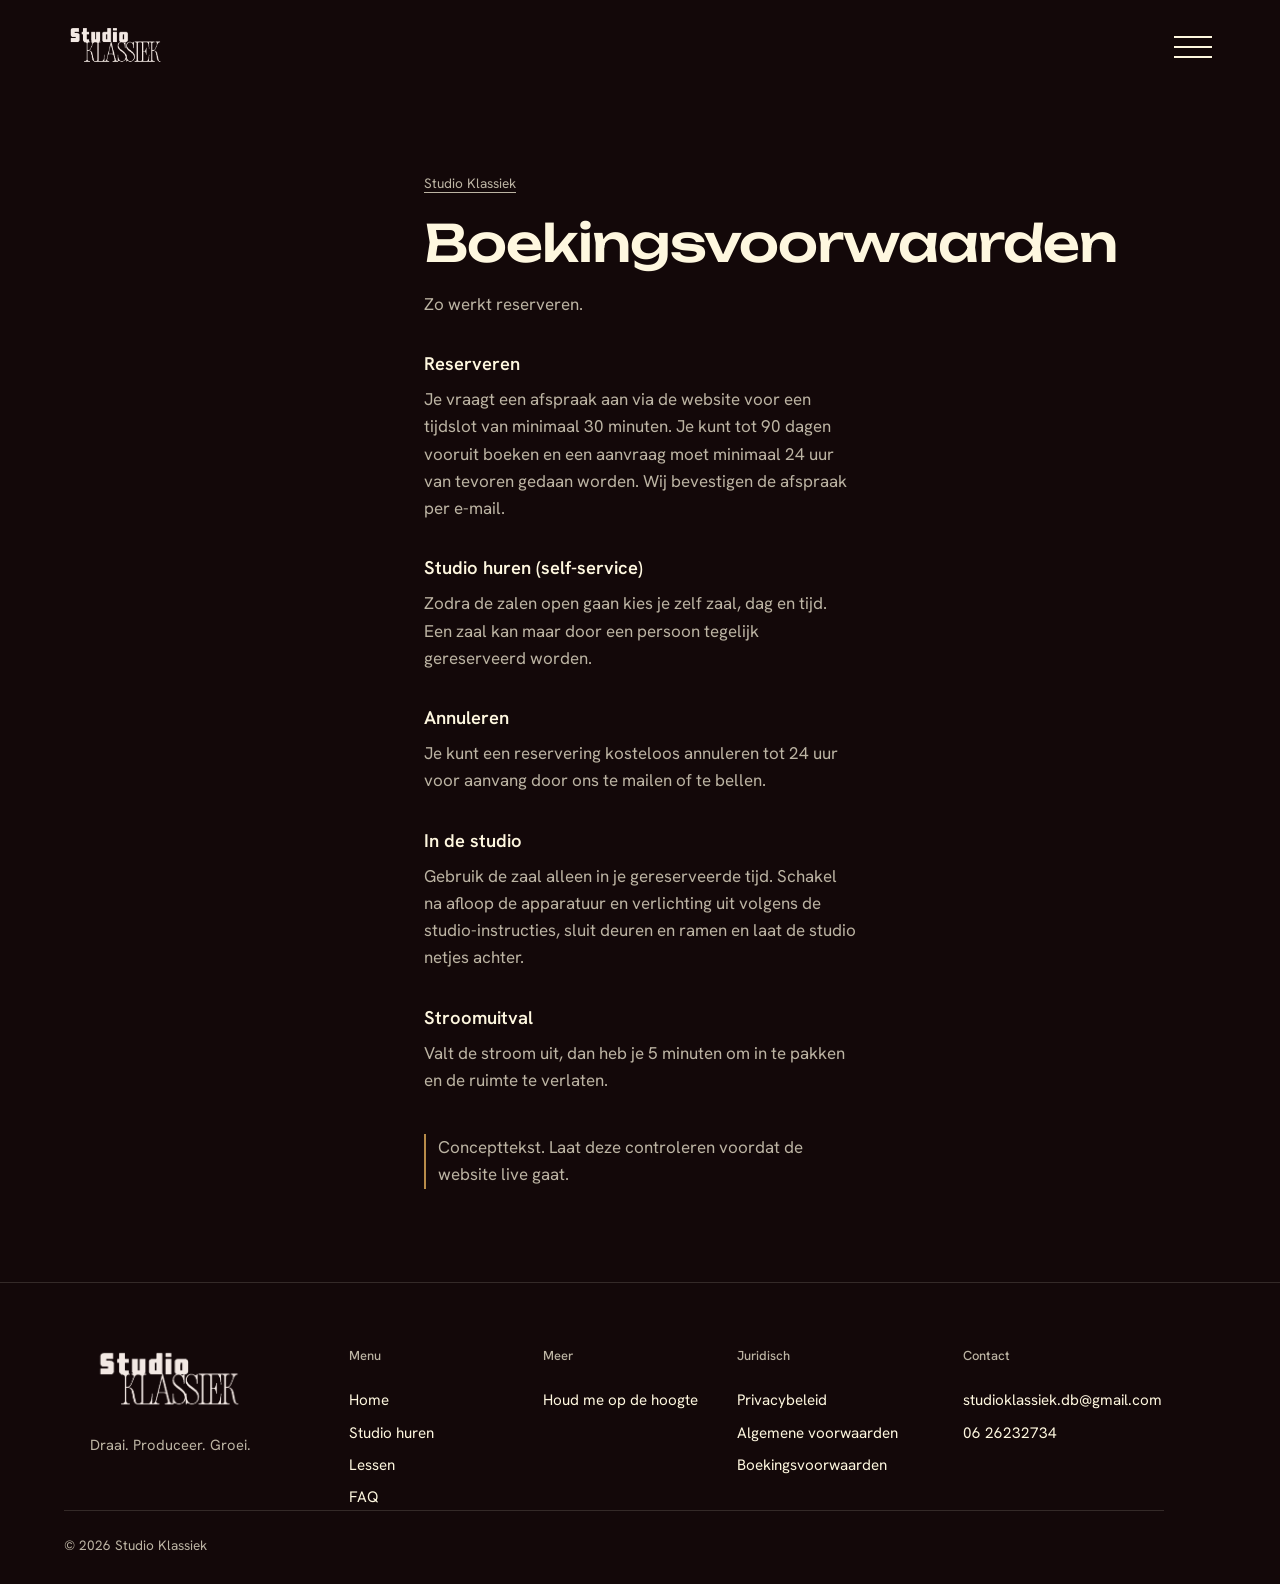
==== commit 85846a57: "Nieuw menu en een plaat die vanzelf draait - Menu als paneel met messing hoeken, grote regels met ko" ====
--- a/boekingsvoorwaarden.html
+++ b/boekingsvoorwaarden.html
@@ -23,8 +23,9 @@
 </header>
 
 <nav class="menu" id="menu" aria-label="Hoofdmenu" hidden>
-  <a href="self-service.html">Studio huren</a>
-  <a href="lessen-boeken.html">Lessen boeken</a>
+  <a href="self-service.html"><span class="m-text"><span class="m-label">Studio huren</span><small>DJ-studio en Produce-studio per 30 minuten</small></span></a>
+  <a href="lessen-boeken.html"><span class="m-text"><span class="m-label">Lessen boeken</span><small>Een les of een kennismaking aanvragen</small></span></a>
+  <a href="index.html#studio"><span class="m-text"><span class="m-label">De studio</span><small>De ruimtes en de apparatuur</small></span></a>
 </nav>
 
 <main id="main" class="page">
@@ -71,13 +72,14 @@
     </nav>
     <div>
       <h4>Contact</h4>
-      <a href="mailto:studioklassiek.db@gmail.com">studioklassiek.db@gmail.com</a>
-      <a href="tel:+31626232734">06 26232734</a>
+      <a data-c-mail href="mailto:studioklassiek.db@gmail.com">studioklassiek.db@gmail.com</a>
+      <a data-c-tel href="tel:+31626232734">06 26232734</a>
     </div>
   </div>
   <p class="copy">&copy; 2026 Studio Klassiek</p>
 </footer>
 
 <script src="common.js"></script>
+<script src="content.js"></script>
 </body>
 </html>
--- a/styles.css
+++ b/styles.css
@@ -7,7 +7,9 @@
   --ember: #D54918;
   --bg: #130809;
   --bg2: #1b0d10;
-  --line: rgba(254, 247, 223, .28);
+  --line: rgba(254, 247, 223, .14);
+  --line-strong: rgba(254, 247, 223, .32);
+  --ease: cubic-bezier(.22, 1, .36, 1);
   --soft: rgba(254, 247, 223, .72);
 
   --display: 'Unbounded', 'Arial Black', sans-serif;
@@ -23,42 +25,38 @@
 a { color: inherit; }
 p { margin: 0 0 1em; }
 :focus-visible { outline: 2px solid var(--gold-lt); outline-offset: 3px; }
-.skip { position: absolute; left: -999px; top: 8px; background: var(--cream); color: var(--wine); padding: 10px 14px; z-index: 100; }
+.skip { position: absolute; left: -999px; top: 8px; background: var(--cream); color: var(--wine); padding: 12px 16px; z-index: 100; }
 .skip:focus { left: 8px; }
 
 /* Header */
-.site-header { position: fixed; inset: 0 0 auto 0; z-index: 60; display: flex; align-items: center; justify-content: space-between; padding: 22px var(--gutter); transition: background .3s; }
+.site-header { position: fixed; inset: 0 0 auto 0; z-index: 60; display: flex; align-items: center; justify-content: space-between; padding: 24px var(--gutter); transition: background .3s; }
 .site-header.solid { background: rgba(19, 8, 9, .92); backdrop-filter: blur(8px); }
 .brand img { width: 104px; }
-.head-actions { display: flex; align-items: center; gap: 18px; }
+.head-actions { display: flex; align-items: center; gap: 20px; }
 .icon-btn { display: grid; place-items: center; width: 52px; height: 52px; border: 1px solid var(--cream); border-radius: 10px; color: var(--cream); transition: background .3s, color .3s; }
 .icon-btn svg { width: 24px; height: 24px; fill: none; stroke: currentColor; stroke-width: 1.5; }
 .icon-btn:hover { background: var(--cream); color: var(--wine); }
 .burger { width: 46px; height: 46px; background: none; border: 0; cursor: pointer; display: grid; align-content: center; gap: 8px; padding: 0 4px; }
-.burger span { display: block; height: 2px; background: var(--cream); transition: transform .35s ease, opacity .25s; }
+.burger span { display: block; height: 2px; background: var(--cream); transition: transform .35s var(--ease), opacity .25s; }
 .burger[aria-expanded=true] span:nth-child(1) { transform: translateY(10px) rotate(45deg); }
 .burger[aria-expanded=true] span:nth-child(2) { opacity: 0; }
 .burger[aria-expanded=true] span:nth-child(3) { transform: translateY(-10px) rotate(-45deg); }
 
 
 /* Hero */
-.hero { position: relative; min-height: 100svh; display: grid; place-items: center; text-align: center; padding: 120px var(--gutter) 80px; background:
-  radial-gradient(ellipse 80% 55% at 50% 108%, rgba(184, 139, 73, .45), transparent 70%),
-  radial-gradient(ellipse 90% 70% at 50% 100%, #6a3544, transparent 78%),
-  linear-gradient(var(--bg), var(--bg2)); overflow: hidden; }
-.hero::after { content: ""; position: absolute; inset: auto 0 0 0; height: 30%; background: linear-gradient(transparent, var(--bg)); pointer-events: none; }
-.hero-inner { position: relative; z-index: 1; max-width: 860px; animation: rise .9s ease both; }
-.tag { display: inline-block; margin: 0 0 28px; padding: 8px 18px; border: 1px solid var(--line); font-size: .78rem; font-weight: 600; letter-spacing: .2em; text-transform: uppercase; color: var(--soft); }
-h1 { margin: 0 0 26px; font-family: var(--display); font-weight: 700; font-size: clamp(1.9rem, 5.4vw, 4rem); line-height: 1.18; letter-spacing: -.02em; }
+.hero { position: relative; min-height: 100svh; display: grid; place-items: center; text-align: center; padding: 120px var(--gutter) 80px; background: var(--bg); overflow: hidden; }
+.hero-inner { position: relative; z-index: 1; max-width: 860px; animation: rise .45s var(--ease) both; }
+.tag { display: inline-block; margin: 0 0 28px; padding: 8px 20px; border: 1px solid var(--line); font-size: .8125rem; font-weight: 600; letter-spacing: 0; color: var(--soft); }
+h1 { margin: 0 0 28px; font-family: var(--display); font-weight: 500; font-size: clamp(1.9rem, 5.4vw, 4rem); line-height: 1.18; letter-spacing: -.02em; }
 h1 em { font-family: var(--serif); font-style: italic; font-weight: 400; font-size: 1.28em; letter-spacing: 0; line-height: 1; color: var(--gold-lt); }
-.lead { font-size: clamp(1.05rem, 1.7vw, 1.3rem); max-width: 30em; margin: 0 auto 14px; }
-.small { font-size: .9rem; color: var(--soft); margin-bottom: 34px; letter-spacing: .06em; }
-@keyframes rise { from { opacity: 0; transform: translateY(14px); } to { opacity: 1; transform: none; } }
+.lead { font-size: clamp(1.05rem, 1.7vw, 1.3rem); max-width: 30em; margin: 0 auto 16px; }
+.small { font-size: .9rem; color: var(--soft); margin-bottom: 36px; letter-spacing: .01em; }
+@keyframes rise { from { opacity: 0; transform: translateY(12px); } to { opacity: 1; transform: none; } }
 
 /* Knop: rechthoek met pijlvlak, vulling schuift in */
 .btn { position: relative; display: inline-flex; align-items: stretch; border: 1px solid var(--cream); background: transparent; color: var(--cream); font: 500 1.15rem/1 var(--sans); text-decoration: none; cursor: pointer; overflow: hidden; isolation: isolate; border-radius: 0; padding: 0; transition: color .35s; }
-.btn > span { padding: 18px 28px; }
-.btn::before { content: ""; position: absolute; inset: 0; background: var(--cream); transform: translateX(-101%); transition: transform .45s cubic-bezier(.7, 0, .2, 1); z-index: -1; }
+.btn > span { padding: 20px 28px; }
+.btn::before { content: ""; position: absolute; inset: 0; background: var(--cream); transform: translateX(-101%); transition: transform .45s var(--ease); z-index: -1; }
 .btn:hover::before, .btn:focus-visible::before { transform: none; }
 .btn:hover, .btn:focus-visible { color: var(--wine); }
 .arrow { display: grid; place-items: center; width: 60px; border-left: 1px solid currentColor; }
@@ -68,18 +66,18 @@
 
 /* Feiten */
 .facts { display: grid; grid-template-columns: repeat(3, 1fr); max-width: 900px; margin: 0 auto; padding: 56px var(--gutter); text-align: center; gap: 12px; }
-.facts svg { width: 34px; height: 34px; fill: none; stroke: var(--cream); stroke-width: 1.4; margin: 0 auto 14px; }
+.facts svg { width: 34px; height: 34px; fill: none; stroke: var(--cream); stroke-width: 1.4; margin: 0 auto 16px; }
 .facts p { margin: 0; font-size: .95rem; }
 
 /* Blokken */
-.block { max-width: 900px; margin: 0 auto; padding: clamp(56px, 8vw, 110px) var(--gutter); }
-h2 { margin: 0 0 40px; font-family: var(--display); font-weight: 700; font-size: clamp(1.7rem, 4vw, 2.7rem); letter-spacing: -.02em; line-height: 1.1; }
+.block { max-width: 900px; margin: 0 auto; padding: clamp(44px, 6vw, 80px) var(--gutter); }
+h2 { margin: 0 0 40px; font-family: var(--display); font-weight: 500; font-size: clamp(1.7rem, 4vw, 2.7rem); letter-spacing: -.02em; line-height: 1.1; }
 h3 { margin: 0 0 12px; font-family: var(--sans); font-weight: 600; font-size: 1.15rem; }
 .rows article { border-top: 1px solid var(--line); padding: 32px 0; display: grid; grid-template-columns: 1fr 1fr; gap: 12px 40px; align-items: start; }
 .rows article:last-of-type { border-bottom: 1px solid var(--line); }
 .rows h3 { grid-column: 1 / -1; }
 .rows p { margin: 0; color: var(--soft); }
-.price { margin: 0; display: grid; gap: 10px; }
+.price { margin: 0; display: grid; gap: 12px; }
 .price div { display: flex; justify-content: space-between; align-items: baseline; border-bottom: 1px solid rgba(254, 247, 223, .12); padding-bottom: 8px; }
 .price div:last-child { border: 0; }
 .price dt { color: var(--soft); }
@@ -91,34 +89,34 @@
 .intro { margin: -20px 0 40px; color: var(--soft); }
 .booking { display: grid; grid-template-columns: 1fr 240px; gap: 40px; align-items: start; }
 .step { border: 0; padding: 0; margin: 0 0 40px; min-width: 0; }
-.step legend { padding: 0; margin-bottom: 18px; font-weight: 600; font-size: 1.05rem; display: flex; align-items: center; gap: 12px; }
-.num { display: inline-grid; place-items: center; width: 28px; height: 28px; border: 1px solid var(--gold-lt); color: var(--gold-lt); font-size: .85rem; }
-.choices { display: grid; grid-template-columns: repeat(2, 1fr); gap: 10px; }
+.step legend { padding: 0; margin-bottom: 20px; font-weight: 600; font-size: 1.05rem; display: flex; align-items: center; gap: 12px; }
+.num { display: inline-grid; place-items: center; width: 28px; height: 28px; border: 1px solid var(--line-strong); color: var(--soft); font-size: .85rem; }
+.choices { display: grid; grid-template-columns: repeat(2, 1fr); gap: 12px; }
 .choice, .durations label { position: relative; cursor: pointer; }
 .choice input, .durations input, .check input[type=checkbox] { position: absolute; opacity: 0; pointer-events: none; }
-.choice > span, .durations label span { display: block; border: 1px solid var(--line); padding: 14px 16px; transition: background .25s, color .25s, border-color .25s; }
+.choice > span, .durations label span { display: block; border: 1px solid var(--line-strong); padding: 16px 16px; transition: background .25s, color .25s, border-color .25s; }
 .choice b { font-weight: 600; }
 .choice:hover > span, .durations label:hover span { border-color: var(--cream); }
 .choice input:checked + span, .durations input:checked + span { background: var(--cream); color: var(--wine); border-color: var(--cream); }
 .choice input:focus-visible + span, .durations input:focus-visible + span { outline: 2px solid var(--gold-lt); outline-offset: 2px; }
-.durations { display: flex; gap: 10px; margin-top: 12px; flex-wrap: wrap; }
-.durations label span { padding: 10px 18px; font-size: .92rem; }
-
-.cal { max-width: 400px; border: 1px solid var(--line); padding: 14px; margin-bottom: 20px; }
-.cal-head { display: flex; align-items: center; justify-content: space-between; margin-bottom: 10px; }
+.durations { display: flex; gap: 12px; margin-top: 12px; flex-wrap: wrap; }
+.durations label span { padding: 12px 20px; font-size: .92rem; }
+
+.cal { max-width: 400px; border: 1px solid var(--line); padding: 16px; margin-bottom: 20px; }
+.cal-head { display: flex; align-items: center; justify-content: space-between; margin-bottom: 12px; }
 .cal-head strong { font-family: var(--serif); font-size: 1.3rem; font-weight: 500; text-transform: capitalize; }
 .cal-nav { width: 38px; height: 38px; border: 1px solid var(--line); background: transparent; color: var(--cream); cursor: pointer; font-size: 1.1rem; border-radius: 0; transition: background .25s, color .25s; }
 .cal-nav:hover:not(:disabled) { background: var(--cream); color: var(--wine); }
 .cal-nav:disabled { opacity: .3; cursor: not-allowed; }
-.cal-grid { display: grid; grid-template-columns: repeat(7, 1fr); gap: 3px; }
-.cal-dow { text-align: center; font-size: .7rem; font-weight: 600; letter-spacing: .1em; text-transform: uppercase; padding: 6px 0; color: var(--soft); }
+.cal-grid { display: grid; grid-template-columns: repeat(7, 1fr); gap: 4px; }
+.cal-dow { text-align: center; font-size: .7rem; font-weight: 600; letter-spacing: 0; padding: 8px 0; color: var(--soft); }
 .cal-day { aspect-ratio: 1; border: 1px solid transparent; background: rgba(254, 247, 223, .06); color: var(--cream); font: 500 .95rem var(--sans); cursor: pointer; border-radius: 0; transition: background .2s, color .2s; }
-.cal-day:hover:not(:disabled) { background: var(--gold); color: var(--bg); }
+.cal-day:hover:not(:disabled) { background: rgba(254, 247, 223, .14); }
 .cal-day:disabled { background: transparent; opacity: .28; cursor: not-allowed; }
 .cal-day[aria-pressed=true] { background: var(--cream); color: var(--wine); }
-.mini { font-size: .78rem; font-weight: 600; letter-spacing: .14em; text-transform: uppercase; margin: 0; color: var(--soft); }
+.mini { font-size: .8125rem; font-weight: 600; letter-spacing: 0; margin: 0; color: var(--soft); }
 .slots { display: grid; grid-template-columns: repeat(auto-fill, minmax(84px, 1fr)); gap: 8px; margin-top: 12px; }
-.slot { padding: 11px 0; border: 1px solid var(--line); background: transparent; color: var(--cream); font: 600 .92rem var(--sans); cursor: pointer; border-radius: 0; transition: background .2s, color .2s, border-color .2s; }
+.slot { padding: 12px 0; border: 1px solid var(--line-strong); background: transparent; color: var(--cream); font: 600 .92rem var(--sans); cursor: pointer; border-radius: 0; transition: background .2s, color .2s, border-color .2s; }
 .slot:hover:not(:disabled) { border-color: var(--cream); background: rgba(254, 247, 223, .1); }
 .slot[aria-pressed=true] { background: var(--cream); color: var(--wine); border-color: var(--cream); }
 .slot:disabled { text-decoration: line-through; opacity: .3; cursor: not-allowed; }
@@ -126,20 +124,20 @@
 
 .fields { display: grid; grid-template-columns: 1fr 1fr; gap: 16px; }
 .fields .full { grid-column: 1 / -1; }
-.fields label { display: grid; gap: 6px; font-size: .78rem; font-weight: 600; letter-spacing: .12em; text-transform: uppercase; color: var(--soft); }
-.fields input, .fields textarea { font: 400 1rem var(--sans); letter-spacing: 0; text-transform: none; padding: 13px 14px; border: 1px solid var(--line); background: rgba(254, 247, 223, .05); color: var(--cream); border-radius: 0; width: 100%; }
+.fields label { display: grid; gap: 8px; font-size: .8125rem; font-weight: 600; letter-spacing: 0; color: var(--soft); }
+.fields input, .fields textarea { font: 400 1rem var(--sans); letter-spacing: 0; text-transform: none; padding: 12px 16px; border: 1px solid var(--line-strong); background: rgba(254, 247, 223, .05); color: var(--cream); border-radius: 0; width: 100%; }
 .fields input:focus, .fields textarea:focus { outline: 0; border-color: var(--cream); }
 .fields .invalid { border-color: var(--ember); }
-.check { display: flex; margin-top: 18px; cursor: pointer; font-size: .9rem; color: var(--soft); position: relative; }
-.check span { position: relative; padding-left: 34px; }
+.check { display: flex; margin-top: 20px; cursor: pointer; font-size: .9rem; color: var(--soft); position: relative; }
+.check span { position: relative; padding-left: 36px; }
 .check span::before { content: ""; position: absolute; left: 0; top: 2px; width: 20px; height: 20px; border: 1px solid var(--cream); }
 .check input:checked + span::after { content: ""; position: absolute; left: 7px; top: 5px; width: 6px; height: 11px; border: solid var(--cream); border-width: 0 2px 2px 0; transform: rotate(45deg); }
 .check input:focus-visible + span::before { outline: 2px solid var(--gold-lt); outline-offset: 2px; }
-.error { color: #ffb59c; border-left: 3px solid var(--ember); background: rgba(213, 73, 24, .12); padding: 12px 14px; margin: 0 0 18px; }
+.error { color: #ffb59c; border-left: 3px solid var(--ember); background: rgba(213, 73, 24, .12); padding: 12px 16px; margin: 0 0 20px; }
 
 .summary { position: sticky; top: 100px; border: 1px solid var(--line); padding: 24px; }
 .summary dl { margin: 0; }
-.summary dt { font-size: .72rem; font-weight: 600; letter-spacing: .16em; text-transform: uppercase; color: var(--gold-lt); margin-top: 14px; }
+.summary dt { font-size: .8125rem; font-weight: 600; letter-spacing: 0; color: var(--soft); margin-top: 16px; }
 .summary dt:first-child { margin-top: 0; }
 .summary dd { margin: 2px 0 0; font-family: var(--serif); font-size: 1.15rem; }
 
@@ -177,10 +175,10 @@
 
 /* Subpagina's */
 .inner .page { padding-top: 96px; min-height: 70vh; }
-.crumb { margin: 0 0 18px; font-size: .85rem; color: var(--soft); }
+.crumb { margin: 0 0 20px; font-size: .85rem; color: var(--soft); }
 .crumb a { text-underline-offset: 4px; }
-.page-title { margin: 0 0 18px; font-family: var(--display); font-weight: 700; font-size: clamp(1.9rem, 5vw, 3.2rem); letter-spacing: -.02em; line-height: 1.1; }
-.sub { font-size: 1.4rem; margin: 48px 0 18px; }
+.page-title { margin: 0 0 20px; font-family: var(--display); font-weight: 500; font-size: clamp(1.9rem, 5vw, 3.2rem); letter-spacing: -.02em; line-height: 1.1; }
+.sub { font-size: 1.4rem; margin: 48px 0 20px; }
 .narrow-page { max-width: 560px; }
 .soft { color: var(--soft); }
 .book-form.flat { padding: 0; }
@@ -188,43 +186,43 @@
 .btn-sm .arrow { width: 48px; }
 .rows .btn { grid-column: 1 / -1; justify-self: start; margin-top: 8px; }
 
-.rooms { display: grid; grid-template-columns: repeat(auto-fill, minmax(220px, 1fr)); gap: 14px; }
+.rooms { display: grid; grid-template-columns: repeat(auto-fill, minmax(220px, 1fr)); gap: 16px; }
 .room { position: relative; cursor: pointer; }
 .room input { position: absolute; opacity: 0; pointer-events: none; }
-.room-card { display: grid; gap: 6px; border: 1px solid var(--line); padding: 10px 10px 16px; height: 100%; transition: border-color .25s, background .25s, color .25s; }
-.room-card b { padding: 6px 6px 0; font-family: var(--display); font-weight: 500; font-size: 1.05rem; }
-.room-desc { padding: 0 6px; color: var(--soft); }
+.room-card { display: grid; gap: 8px; border: 1px solid var(--line); padding: 12px 12px 16px; height: 100%; transition: border-color .25s, background .25s, color .25s; }
+.room-card b { padding: 8px 8px 0; font-family: var(--display); font-weight: 500; font-size: 1.05rem; }
+.room-desc { padding: 0 8px; color: var(--soft); }
 .room-media { display: grid; place-items: center; aspect-ratio: 4 / 3; background: rgba(254, 247, 223, .05); border: 1px dashed var(--line); overflow: hidden; }
-.room-media small { color: var(--soft); letter-spacing: .12em; text-transform: uppercase; font-size: .72rem; }
+.room-media small { color: var(--soft); letter-spacing: 0; font-size: .8125rem; }
 .room-media img { width: 100%; height: 100%; object-fit: cover; }
 .room:hover .room-card { border-color: var(--cream); }
 .room input:checked + .room-card { background: var(--cream); color: var(--wine); border-color: var(--cream); }
 .room input:checked + .room-card .room-desc { color: var(--wine); }
 .room input:focus-visible + .room-card { outline: 2px solid var(--gold-lt); outline-offset: 2px; }
 .durations { margin: 0 0 20px; }
-#gate .btn, #gate .done-actions { margin-top: 14px; }
-.field-one { display: grid; gap: 6px; font-size: .78rem; font-weight: 600; letter-spacing: .12em; text-transform: uppercase; color: var(--soft); }
-.field-one textarea { font: 400 1rem var(--sans); letter-spacing: 0; text-transform: none; padding: 13px 14px; border: 1px solid var(--line); background: rgba(254, 247, 223, .05); color: var(--cream); border-radius: 0; width: 100%; }
+#gate .btn, #gate .done-actions { margin-top: 16px; }
+.field-one { display: grid; gap: 8px; font-size: .8125rem; font-weight: 600; letter-spacing: 0; color: var(--soft); }
+.field-one textarea { font: 400 1rem var(--sans); letter-spacing: 0; text-transform: none; padding: 12px 16px; border: 1px solid var(--line-strong); background: rgba(254, 247, 223, .05); color: var(--cream); border-radius: 0; width: 100%; }
 .field-one textarea:focus { outline: 0; border-color: var(--cream); }
 
 .tabs { display: flex; border-bottom: 1px solid var(--line); margin-bottom: 28px; }
-.tabs button { flex: 1; background: none; border: 0; border-bottom: 2px solid transparent; color: var(--soft); font: 600 .9rem var(--sans); letter-spacing: .12em; text-transform: uppercase; padding: 16px 8px; cursor: pointer; margin-bottom: -1px; transition: color .25s, border-color .25s; }
+.tabs button { flex: 1; background: none; border: 0; border-bottom: 2px solid transparent; color: var(--soft); font: 500 .8125rem var(--sans); letter-spacing: 0; padding: 16px 8px; cursor: pointer; margin-bottom: -1px; transition: color .25s, border-color .25s; }
 .tabs button:hover { color: var(--cream); }
 .tabs button[aria-selected=true] { color: var(--cream); border-bottom-color: var(--gold-lt); }
 .auth-form .fields { margin-bottom: 20px; }
 .fields.one { grid-template-columns: 1fr; }
 .bookings { display: grid; margin-bottom: 36px; border-top: 1px solid var(--line); }
-.booking-row { display: flex; justify-content: space-between; gap: 16px; align-items: center; padding: 18px 0; border-bottom: 1px solid var(--line); }
+.booking-row { display: flex; justify-content: space-between; gap: 16px; align-items: center; padding: 20px 0; border-bottom: 1px solid var(--line); }
 .booking-row > div { display: grid; }
 .booking-row span { color: var(--soft); }
-.link-btn { background: none; border: 0; color: var(--cream); font: 600 .85rem var(--sans); letter-spacing: .12em; text-transform: uppercase; text-decoration: underline; text-decoration-color: var(--gold); text-underline-offset: 5px; cursor: pointer; }
+.link-btn { background: none; border: 0; color: var(--cream); font: 500 .8125rem var(--sans); letter-spacing: 0; text-decoration: underline; text-decoration-color: var(--gold); text-underline-offset: 5px; cursor: pointer; }
 .link-btn:hover { color: var(--gold-lt); }
 .icon-btn.is-in { background: var(--cream); color: var(--wine); }
 
 .map { border: 1px solid var(--line); margin-bottom: 28px; aspect-ratio: 16 / 9; background: rgba(254, 247, 223, .05); }
 .map iframe { width: 100%; height: 100%; border: 0; filter: grayscale(.4) contrast(1.05); }
 .info dd.empty { color: var(--soft); }
-.head-actions .icon-btn + .icon-btn { margin-left: -6px; }
+.head-actions .icon-btn + .icon-btn { margin-left: -8px; }
 @media (max-width: 760px) { .map { aspect-ratio: 4 / 3; } .booking-row { align-items: flex-start; flex-direction: column; } }
 .room input:checked + .room-card .room-media { background: rgba(82, 43, 54, .08); border-color: rgba(82, 43, 54, .35); }
 .room input:checked + .room-card .room-media small { color: var(--wine); }
@@ -235,31 +233,31 @@
 .room.soon { cursor: default; }
 .room.soon .room-card { opacity: 1; }
 .room.soon:hover .room-card { border-color: var(--line); }
-.room-media .soon-badge { position: absolute; inset: 0; display: grid; place-items: center; text-align: center; padding: 12px; background: rgba(19, 8, 9, .72); font-family: var(--display); font-weight: 700; font-size: clamp(1.5rem, 4.4vw, 2.1rem); line-height: 1.05; letter-spacing: -.02em; text-transform: uppercase; color: var(--gold-lt); }
+.room-media .soon-badge { position: absolute; inset: 0; display: grid; place-items: center; text-align: center; padding: 12px; background: rgba(19, 8, 9, .72); font-family: var(--display); font-weight: 500; font-size: clamp(1.5rem, 4.4vw, 2.1rem); line-height: 1.05; letter-spacing: -.02em; text-transform: uppercase; color: var(--gold-lt); }
 .no-rooms .step:not(:first-of-type), .no-rooms .summary { display: none; }
 .no-rooms .booking { grid-template-columns: 1fr; }
 
 /* Early Access */
 .sr-only { position: absolute; width: 1px; height: 1px; overflow: hidden; clip: rect(0 0 0 0); white-space: nowrap; }
 .early-form { display: flex; gap: 12px; max-width: 560px; }
-.early-form input { flex: 1; min-width: 0; font: 400 1rem var(--sans); padding: 0 16px; border: 1px solid var(--line); background: rgba(254, 247, 223, .05); color: var(--cream); border-radius: 0; }
+.early-form input { flex: 1; min-width: 0; font: 400 1rem var(--sans); padding: 0 16px; border: 1px solid var(--line-strong); background: rgba(254, 247, 223, .05); color: var(--cream); border-radius: 0; }
 .early-form input:focus { outline: 0; border-color: var(--cream); }
-.early-msg { margin: 14px 0 0; color: var(--gold-lt); min-height: 1.6em; }
+.early-msg { margin: 16px 0 0; color: var(--cream); min-height: 1.6em; }
 .early-msg.bad { color: #ffb59c; }
-.hero-inner .hero-actions { display: flex; flex-wrap: wrap; gap: 14px; justify-content: center; }
+.hero-inner .hero-actions { display: flex; flex-wrap: wrap; gap: 16px; justify-content: center; }
 @media (max-width: 760px) { .early-form { flex-direction: column; } .early-form input { padding: 16px; } .hero-inner .hero-actions .btn { width: 100%; } }
 
 /* Footer en documentpagina's */
 .site-footer.big { display: block; max-width: none; margin: 0; padding: 64px var(--gutter) 28px; border-top: 1px solid var(--line); background: var(--bg); color: var(--cream); }
 .foot-grid { max-width: 1100px; margin: 0 auto; display: grid; grid-template-columns: 1.4fr 1fr 1fr 1.2fr 1.4fr; gap: 32px; }
-.foot-brand img { width: 130px; margin-bottom: 14px; }
+.foot-brand img { width: 130px; margin-bottom: 16px; }
 .foot-brand p { margin: 0; color: var(--soft); font-size: .92rem; }
-.foot-grid h4 { margin: 0 0 14px; font: 600 .74rem var(--sans); letter-spacing: .18em; text-transform: uppercase; color: var(--gold-lt); }
-.foot-grid nav, .foot-grid > div:last-child { display: grid; align-content: start; gap: 9px; }
+.foot-grid h4 { margin: 0 0 16px; font: 500 .8125rem var(--sans); letter-spacing: 0; color: var(--soft); }
+.foot-grid nav, .foot-grid > div:last-child { display: grid; align-content: start; gap: 8px; }
 .foot-grid a { color: var(--cream); text-decoration: none; font-size: .95rem; background: linear-gradient(var(--gold-lt), var(--gold-lt)) left bottom / 0 1px no-repeat; transition: background-size .3s; justify-self: start; }
 .foot-grid a:hover { background-size: 100% 1px; }
-.copy { max-width: 1100px; margin: 48px auto 0; padding-top: 22px; border-top: 1px solid rgba(254, 247, 223, .14); color: var(--soft); font-size: .85rem; }
-.doc h2 { font-family: var(--sans); font-size: 1.15rem; font-weight: 600; letter-spacing: 0; margin: 36px 0 10px; }
+.copy { max-width: 1100px; margin: 48px auto 0; padding-top: 24px; border-top: 1px solid rgba(254, 247, 223, .14); color: var(--soft); font-size: .85rem; }
+.doc h2 { font-family: var(--sans); font-size: 1.15rem; font-weight: 600; letter-spacing: 0; margin: 36px 0 12px; }
 .doc p, .doc li { color: var(--soft); }
 .doc .intro { margin: 0 0 28px; }
 .doc .faq { margin-top: 8px; }
@@ -267,7 +265,7 @@
 .faq details:last-child { border-bottom: 1px solid var(--line); }
 .faq summary { cursor: pointer; list-style: none; padding: 20px 40px 20px 0; position: relative; font-weight: 600; font-size: 1.05rem; }
 .faq summary::-webkit-details-marker { display: none; }
-.faq summary::after { content: "+"; position: absolute; right: 4px; top: 50%; transform: translateY(-50%); font: 300 1.6rem var(--sans); color: var(--gold-lt); transition: transform .3s; }
+.faq summary::after { content: "+"; position: absolute; right: 4px; top: 50%; transform: translateY(-50%); font: 300 1.6rem var(--sans); color: var(--soft); transition: transform .3s; }
 .faq details[open] summary::after { transform: translateY(-50%) rotate(45deg); }
 .faq details p { color: var(--soft); margin: 0 0 20px; }
 .textlink { color: var(--cream); text-decoration-color: var(--gold); text-underline-offset: 4px; }
@@ -275,88 +273,109 @@
 @media (max-width: 1100px) { .foot-grid { grid-template-columns: repeat(4, auto); justify-content: space-between; } .foot-brand { grid-column: 1 / -1; } }
 @media (max-width: 700px) { .foot-grid { grid-template-columns: 1fr 1fr; } }
 
-.callout { border: 1px solid var(--gold); border-left-width: 4px; padding: 6px 22px 10px; margin: 8px 0 12px; background: rgba(184, 139, 73, .08); }
+.callout { border: 1px solid var(--gold); border-left-width: 4px; padding: 8px 24px 12px; margin: 8px 0 12px; background: rgba(184, 139, 73, .08); }
 .callout h2 { margin-top: 16px; color: var(--gold-lt); }
 .callout p { color: var(--cream); font-size: 1.1rem; }
 .foot-grid nav[aria-label="Juridisch"] a { max-width: 100%; }
 
 /* Menu: paneel met genummerde regels */
 html.menu-open { overflow: hidden; }
-.menu-backdrop { position: fixed; inset: 0; z-index: 54; background: rgba(10, 4, 5, .62); -webkit-backdrop-filter: blur(5px); backdrop-filter: blur(5px); opacity: 0; transition: opacity .28s ease; }
+.menu-backdrop { position: fixed; inset: 0; z-index: 54; background: rgba(8, 3, 4, .66); -webkit-backdrop-filter: blur(6px); backdrop-filter: blur(6px); opacity: 0; transition: opacity .3s var(--ease); }
 .menu-backdrop.open { opacity: 1; }
 .menu-backdrop[hidden] { display: none; }
-.menu { position: fixed; top: 86px; right: var(--gutter); z-index: 55; width: min(380px, calc(100% - 2 * var(--gutter))); counter-reset: m; background: linear-gradient(180deg, #24121a 0%, #170a0d 100%); border: 1px solid rgba(217, 178, 122, .38); border-top: 2px solid var(--gold); box-shadow: 0 32px 90px rgba(0, 0, 0, .65); padding: 8px 26px 22px; opacity: 0; transform: translateY(-10px); transition: opacity .26s ease, transform .26s ease; }
-.menu::before { content: ""; position: absolute; inset: 6px; border: 1px solid rgba(217, 178, 122, .14); pointer-events: none; }
+
+/* Menu: een rustig paneel met messing hoeken, grote regels en een korte uitleg per onderdeel */
+.menu { position: fixed; top: 88px; right: var(--gutter); z-index: 55; width: min(460px, calc(100% - 2 * var(--gutter))); max-height: calc(100svh - 104px); overflow-y: auto; overscroll-behavior: contain; counter-reset: m; padding: 12px 36px 32px; background: linear-gradient(180deg, #211116 0%, #150a0d 100%); border: 1px solid rgba(217, 178, 122, .34); border-top: 2px solid var(--gold); box-shadow: 0 40px 100px rgba(0, 0, 0, .7); opacity: 0; transform: translateY(-12px); transition: opacity .3s var(--ease), transform .3s var(--ease); }
 .menu.open { opacity: 1; transform: none; }
 .menu[hidden] { display: none; }
-.menu a { counter-increment: m; position: relative; display: flex; align-items: center; gap: 18px; min-height: 66px; padding: 14px 0; font-family: var(--serif); font-size: 1.75rem; font-weight: 400; line-height: 1.1; color: var(--cream); text-decoration: none; border-bottom: 1px solid rgba(254, 247, 223, .12); -webkit-tap-highlight-color: transparent; transition: color .25s, padding-left .3s; }
-.menu a::before { content: "0" counter(m); min-width: 1.7rem; font-family: var(--sans); font-size: .72rem; font-weight: 600; letter-spacing: .18em; color: var(--gold-lt); }
-.menu a::after { content: ""; margin-left: auto; width: 9px; height: 9px; border: solid var(--gold-lt); border-width: 1.5px 1.5px 0 0; transform: rotate(45deg); opacity: .6; transition: transform .3s, opacity .3s; }
-.menu a:hover, .menu a:focus-visible, .menu a:active { color: var(--gold-lt); padding-left: 8px; }
-.menu a:hover::after, .menu a:focus-visible::after { opacity: 1; transform: translateX(4px) rotate(45deg); }
-.menu .menu-foot { display: grid; gap: 2px; padding-top: 20px; }
-.menu .menu-foot small { font: 600 .7rem var(--sans); letter-spacing: .2em; text-transform: uppercase; color: var(--gold-lt); margin-bottom: 4px; }
-.menu .menu-foot a { counter-increment: none; min-height: 46px; padding: 8px 0; gap: 0; font: 500 1.05rem var(--sans); border: 0; }
-.menu .menu-foot a::before, .menu .menu-foot a::after { content: none; }
-.menu .menu-foot a:hover, .menu .menu-foot a:focus-visible { padding-left: 0; }
+.menu::before { content: ""; position: absolute; inset: 8px; border: 1px solid rgba(217, 178, 122, .12); pointer-events: none; }
+.menu::after { content: ""; position: absolute; inset: 8px; pointer-events: none; background:
+  linear-gradient(var(--gold-lt), var(--gold-lt)) left top / 16px 1px no-repeat,
+  linear-gradient(var(--gold-lt), var(--gold-lt)) left top / 1px 16px no-repeat,
+  linear-gradient(var(--gold-lt), var(--gold-lt)) right top / 16px 1px no-repeat,
+  linear-gradient(var(--gold-lt), var(--gold-lt)) right top / 1px 16px no-repeat,
+  linear-gradient(var(--gold-lt), var(--gold-lt)) left bottom / 16px 1px no-repeat,
+  linear-gradient(var(--gold-lt), var(--gold-lt)) left bottom / 1px 16px no-repeat,
+  linear-gradient(var(--gold-lt), var(--gold-lt)) right bottom / 16px 1px no-repeat,
+  linear-gradient(var(--gold-lt), var(--gold-lt)) right bottom / 1px 16px no-repeat; }
+
+.menu > a { counter-increment: m; position: relative; display: grid; grid-template-columns: 40px 1fr 24px; align-items: center; min-height: 88px; padding: 20px 0; color: var(--cream); text-decoration: none; border-bottom: 1px solid rgba(254, 247, 223, .1); background: linear-gradient(var(--gold), var(--gold)) left bottom / 0 1px no-repeat; -webkit-tap-highlight-color: transparent; opacity: 0; transform: translateY(10px); transition: opacity .4s var(--ease), transform .4s var(--ease), background-size .45s var(--ease); }
+.menu.open > a { opacity: 1; transform: none; transition-delay: calc(var(--i, 0) * 50ms + 90ms), calc(var(--i, 0) * 50ms + 90ms), 0s; }
+.menu > a:nth-child(1) { --i: 0; }
+.menu > a:nth-child(2) { --i: 1; }
+.menu > a:nth-child(3) { --i: 2; }
+.menu > a:nth-child(4) { --i: 3; }
+.menu > a:nth-child(5) { --i: 4; }
+.menu > a::before { content: "0" counter(m); font: 500 .8125rem var(--sans); color: var(--soft); transition: color .3s var(--ease); }
+.menu > a::after { content: ""; justify-self: end; width: 10px; height: 10px; border: solid var(--soft); border-width: 1.5px 1.5px 0 0; transform: rotate(45deg); transition: transform .35s var(--ease), border-color .3s var(--ease); }
+.m-text { display: grid; gap: 4px; transition: transform .35s var(--ease); }
+.m-label { font-family: var(--serif); font-size: 2rem; line-height: 1.1; transition: color .3s var(--ease); }
+.menu > a small { font: 400 .875rem var(--sans); color: var(--soft); }
+.menu > a:hover, .menu > a:focus-visible { background-size: 100% 1px; }
+.menu > a:hover .m-text, .menu > a:focus-visible .m-text { transform: translateX(8px); }
+.menu > a:hover .m-label, .menu > a:focus-visible .m-label, .menu > a:hover::before, .menu > a:focus-visible::before { color: var(--gold-lt); }
+.menu > a:hover::after, .menu > a:focus-visible::after { border-color: var(--gold-lt); transform: translateX(6px) rotate(45deg); }
+.menu > a:focus-visible { outline: 2px solid var(--gold-lt); outline-offset: -2px; }
+.menu > a[aria-current="page"] .m-label, .menu > a[aria-current="page"]::before { color: var(--gold-lt); }
+
+.menu .menu-foot { display: grid; gap: 4px; padding-top: 28px; }
+.menu .menu-foot small { margin-bottom: 8px; font: 500 .8125rem var(--sans); color: var(--soft); }
+.menu .menu-foot a { display: flex; align-items: center; justify-self: start; min-height: 44px; color: var(--cream); text-decoration: none; font: 500 1.0625rem var(--sans); background: linear-gradient(var(--gold-lt), var(--gold-lt)) left bottom 10px / 0 1px no-repeat; transition: background-size .35s var(--ease); }
+.menu .menu-foot a:hover, .menu .menu-foot a:focus-visible { background-size: 100% 1px; }
+
 @media (max-width: 760px) {
-  .menu { top: 82px; left: 12px; right: 12px; width: auto; max-height: calc(100svh - 98px); overflow-y: auto; overscroll-behavior: contain; padding: 4px 22px 18px; }
-  .menu a { min-height: 70px; font-size: 1.9rem; }
-  .menu .menu-foot a { min-height: 52px; font-size: 1.1rem; }
+  .menu { top: 84px; left: 12px; right: 12px; width: auto; max-height: calc(100svh - 100px); padding: 8px 24px 24px; }
+  .menu > a { grid-template-columns: 32px 1fr 20px; min-height: 84px; }
+  .m-label { font-size: 1.75rem; }
   .burger { width: 52px; height: 52px; }
 }
+@media (prefers-reduced-motion: reduce) {
+  .menu > a { opacity: 1; transform: none; }
+  .menu.open > a { transition-delay: 0s; }
+}
 /* Homepage: lessen, werkwijze, binnenkort-blok */
-.rows article > div p { margin: 0 0 14px; }
+.rows article > div p { margin: 0 0 16px; }
 .rows article > div .ticks { margin: 16px 0; }
 .rows article > div .fine { margin: 0; }
 .rows article h3 { font-family: var(--serif); font-weight: 400; font-size: clamp(1.5rem, 3.2vw, 2rem); line-height: 1.15; }
 .rows .price { align-self: start; }
 .block > .btn { margin-top: 28px; }
 .steps { list-style: none; margin: 0; padding: 0; display: grid; grid-template-columns: repeat(4, 1fr); gap: 20px; counter-reset: s; }
-.steps li { counter-increment: s; border-top: 1px solid var(--gold); padding-top: 18px; display: grid; gap: 6px; align-content: start; }
-.steps li::before { content: "0" counter(s); font: 600 .75rem var(--sans); letter-spacing: .18em; color: var(--gold-lt); }
+.steps li { counter-increment: s; border-top: 1px solid var(--line); padding-top: 20px; display: grid; gap: 8px; align-content: start; }
+.steps li::before { content: "0" counter(s); font: 600 .75rem var(--sans); letter-spacing: .18em; color: var(--soft); }
 .steps b { font-family: var(--serif); font-weight: 400; font-size: 1.5rem; line-height: 1.1; }
 .steps span { color: var(--soft); font-size: .95rem; }
-.soon-box { display: none; margin: 0 0 40px; padding: clamp(22px, 4vw, 36px); border: 1px solid var(--gold); background: rgba(184, 139, 73, .07); }
+.soon-box { display: none; margin: 0 0 40px; padding: clamp(24px, 4vw, 36px); border: 1px solid var(--line); background: rgba(254, 247, 223, .03); }
 .no-rooms .soon-box { display: block; }
-.soon-box h2 { margin: 0 0 10px; font-size: clamp(1.4rem, 3.5vw, 2rem); }
+.soon-box h2 { margin: 0 0 12px; font-size: clamp(1.4rem, 3.5vw, 2rem); }
 .soon-box p { color: var(--soft); }
 .soon-box .early-form { max-width: none; }
 @media (max-width: 900px) { .steps { grid-template-columns: 1fr 1fr; } }
-@media (max-width: 760px) { .steps { grid-template-columns: 1fr; gap: 0; } .steps li { padding: 18px 0 20px; } .block > .btn { width: 100%; justify-content: space-between; } }
+@media (max-width: 760px) { .steps { grid-template-columns: 1fr; gap: 0; } .steps li { padding: 20px 0 20px; } .block > .btn { width: 100%; justify-content: space-between; } }
 
 /* ===== Vernieuwde homepage: sfeerbeelden, twee routes, concreter aanbod ===== */
-.btn.alt { border-color: var(--gold-lt); color: var(--gold-lt); }
-.btn.alt::before { background: var(--gold-lt); }
-.btn.alt:hover, .btn.alt:focus-visible { color: var(--bg); }
-.eyebrow { margin: 0 0 14px; font: 600 .76rem var(--sans); letter-spacing: .2em; text-transform: uppercase; color: var(--gold-lt); }
+.btn.alt { border-color: var(--line-strong); color: var(--cream); }
+.btn.alt::before { background: var(--cream); }
+.btn.alt:hover, .btn.alt:focus-visible { color: var(--wine); }
+.eyebrow { margin: 0 0 16px; font: 500 .8125rem var(--sans); letter-spacing: 0; color: var(--soft); }
 .block.wide { max-width: 1160px; }
 
 /* Foto's en plekken voor foto's */
-.ph { position: relative; margin: 0; overflow: hidden; background:
-  radial-gradient(ellipse 70% 60% at 30% 100%, rgba(213, 73, 24, .28), transparent 70%),
-  radial-gradient(ellipse 80% 70% at 80% 0%, rgba(184, 139, 73, .22), transparent 70%),
-  linear-gradient(160deg, #2a1219, #160a0c); }
-.ph img { width: 100%; height: 100%; object-fit: cover; transition: transform .8s ease; }
-.ph:hover img { transform: scale(1.03); }
-.ph-label { position: absolute; left: 14px; bottom: 12px; right: 14px; display: none; font: 600 .7rem var(--sans); letter-spacing: .16em; text-transform: uppercase; color: rgba(254, 247, 223, .55); }
+.ph { position: relative; margin: 0; overflow: hidden; background: var(--bg2); }
+.ph img { width: 100%; height: 100%; object-fit: cover; }
+.ph-label { position: absolute; left: 14px; bottom: 12px; right: 14px; display: none; font: 500 .8125rem var(--sans); letter-spacing: 0; color: rgba(254, 247, 223, .55); }
 .ph.missing img, .hero-media.missing img { display: none; }
 .ph.missing .ph-label, .hero-media.missing .ph-label { display: block; }
-.ph.missing::before, .hero-media.missing::before { content: ""; position: absolute; inset: 0; background: repeating-linear-gradient(90deg, transparent 0 22px, rgba(254, 247, 223, .035) 22px 23px); }
 
 /* Hero met sfeerbeeld */
 .hero-photo { background: var(--bg); }
-.hero-media { position: absolute; inset: 0; background:
-  radial-gradient(ellipse 60% 45% at 50% 105%, rgba(213, 73, 24, .45), transparent 70%),
-  radial-gradient(ellipse 80% 55% at 50% 108%, rgba(184, 139, 73, .45), transparent 70%),
-  radial-gradient(ellipse 90% 70% at 50% 100%, #6a3544, transparent 78%),
-  linear-gradient(var(--bg), var(--bg2)); }
+.hero-media { position: absolute; inset: 0; background: var(--bg); }
 .hero-media img { width: 100%; height: 100%; object-fit: cover; }
 .hero-media::after { content: ""; position: absolute; inset: 0; background: linear-gradient(180deg, rgba(19, 8, 9, .55) 0%, rgba(19, 8, 9, .35) 40%, rgba(19, 8, 9, .85) 100%); }
 .hero-media .ph-label { top: auto; bottom: 22px; text-align: center; z-index: 1; }
 .hero .tag { margin-bottom: 24px; color: var(--cream); border-color: rgba(254, 247, 223, .4); background: rgba(19, 8, 9, .35); }
 .routes { display: grid; grid-template-columns: 1fr 1fr; gap: 16px; max-width: 640px; margin: 0 auto; }
-.route { display: grid; gap: 10px; text-decoration: none; text-align: left; }
+.route { display: grid; gap: 12px; text-decoration: none; text-align: left; }
 .route small { font-size: .85rem; color: var(--soft); letter-spacing: .02em; }
 .route .btn { width: 100%; justify-content: space-between; }
 .route:hover .btn::before, .route:focus-visible .btn::before { transform: none; }
@@ -367,35 +386,35 @@
 .route:focus-visible .btn { outline: 2px solid var(--gold-lt); outline-offset: 3px; }
 
 /* Studio huren */
-.offer-grid { display: grid; grid-template-columns: 1fr 1fr; gap: 22px; }
+.offer-grid { display: grid; grid-template-columns: 1fr 1fr; gap: 24px; }
 .offer { border: 1px solid var(--line); display: grid; grid-template-rows: auto 1fr; }
 .offer .ph { aspect-ratio: 4 / 3; }
-.offer-body { padding: 22px 22px 24px; display: grid; align-content: start; gap: 10px; }
+.offer-body { padding: 24px 24px 24px; display: grid; align-content: start; gap: 12px; }
 .offer-body h3 { margin: 0; font-family: var(--serif); font-weight: 400; font-size: 1.8rem; line-height: 1.1; }
 .offer-body p { margin: 0; color: var(--soft); }
-.status { display: flex; align-items: baseline; flex-wrap: wrap; gap: 4px 8px; font-size: .9rem; color: var(--cream) !important; padding-top: 6px; }
-.status .dot { width: 8px; height: 8px; border-radius: 50%; background: var(--gold); box-shadow: 0 0 0 4px rgba(184, 139, 73, .2); align-self: center; }
-.notify { margin-top: 22px; padding: clamp(22px, 4vw, 34px); border: 1px solid var(--gold); background: rgba(184, 139, 73, .07); }
+.status { display: flex; align-items: baseline; flex-wrap: wrap; gap: 4px 8px; font-size: .9rem; color: var(--cream) !important; padding-top: 8px; }
+.status .dot { width: 8px; height: 8px; border-radius: 50%; background: var(--gold); align-self: center; }
+.notify { margin-top: 24px; padding: clamp(24px, 4vw, 36px); border: 1px solid var(--line); background: rgba(254, 247, 223, .03); }
 .notify h3 { font-family: var(--display); font-size: 1.25rem; margin-bottom: 8px; }
 .notify p { color: var(--soft); }
-.notify .early-form { max-width: none; margin-top: 6px; }
+.notify .early-form { max-width: none; margin-top: 8px; }
 
 /* Lessen */
 .course { border-top: 1px solid var(--line); padding: 36px 0; }
 .course:last-of-type { border-bottom: 1px solid var(--line); }
 .course-head h3 { margin: 0 0 4px; font-family: var(--serif); font-weight: 400; font-size: clamp(1.8rem, 4vw, 2.4rem); line-height: 1.1; }
-.course-sub { margin: 0 0 26px; color: var(--gold-lt); font-size: 1.1rem; }
-.path { list-style: none; margin: 0 0 22px; padding: 0; display: grid; grid-template-columns: repeat(3, 1fr); gap: 16px; position: relative; }
-.path li { position: relative; padding: 22px 0 0; display: grid; gap: 6px; align-content: start; border-top: 2px solid rgba(184, 139, 73, .35); }
+.course-sub { margin: 0 0 28px; color: var(--soft); font-size: 1.1rem; }
+.path { list-style: none; margin: 0 0 24px; padding: 0; display: grid; grid-template-columns: repeat(3, 1fr); gap: 16px; position: relative; }
+.path li { position: relative; padding: 24px 0 0; display: grid; gap: 8px; align-content: start; border-top: 2px solid var(--line-strong); }
 .path li:last-child { border-top-color: var(--gold); }
 .path li::before { content: ""; position: absolute; top: -7px; left: 0; width: 12px; height: 12px; border-radius: 50%; background: var(--bg); border: 2px solid var(--gold); }
 .path li:last-child::before { background: var(--gold); }
 .path b { font-family: var(--display); font-weight: 500; font-size: .95rem; letter-spacing: .02em; }
 .path span { color: var(--soft); font-size: .96rem; }
-.genres { color: var(--soft); font-size: .95rem; margin: 0 0 22px; }
+.genres { color: var(--soft); font-size: .95rem; margin: 0 0 24px; }
 .course-foot { display: grid; grid-template-columns: 240px 1fr; gap: 20px 48px; align-items: start; }
 .facts-list { margin: 0; display: grid; gap: 0; border-top: 1px solid rgba(254, 247, 223, .12); }
-.facts-list div { display: grid; grid-template-columns: 120px 1fr; gap: 12px; padding: 10px 0; border-bottom: 1px solid rgba(254, 247, 223, .12); font-size: .95rem; }
+.facts-list div { display: grid; grid-template-columns: 120px 1fr; gap: 12px; padding: 12px 0; border-bottom: 1px solid rgba(254, 247, 223, .12); font-size: .95rem; }
 .facts-list dt { color: var(--soft); }
 .facts-list dd { margin: 0; }
 
@@ -411,15 +430,15 @@
 
 /* Docenten */
 .team { display: grid; grid-template-columns: 1fr 1fr; gap: 28px; }
-.person .portrait { aspect-ratio: 4 / 5; margin-bottom: 18px; }
+.person .portrait { aspect-ratio: 4 / 5; margin-bottom: 20px; }
 .person h3 { margin: 0; font-family: var(--serif); font-weight: 400; font-size: 1.6rem; }
-.role { margin: 2px 0 10px; font: 600 .76rem var(--sans); letter-spacing: .18em; text-transform: uppercase; color: var(--gold-lt); }
+.role { margin: 2px 0 12px; font: 500 .8125rem var(--sans); letter-spacing: 0; color: var(--soft); }
 
 @media (max-width: 760px) {
   .routes, .offer-grid, .team { grid-template-columns: 1fr; }
-  .routes { gap: 18px; }
-  .path { grid-template-columns: 1fr; gap: 0; padding-left: 18px; border-left: 2px solid rgba(184, 139, 73, .35); }
-  .path li { border-top: 0; padding: 0 0 20px 6px; }
+  .routes { gap: 20px; }
+  .path { grid-template-columns: 1fr; gap: 0; padding-left: 20px; border-left: 2px solid var(--line-strong); }
+  .path li { border-top: 0; padding: 0 0 20px 8px; }
   .path li::before { top: 4px; left: -26px; }
   .course-foot { grid-template-columns: 1fr; }
   .facts-list div { grid-template-columns: 1fr; gap: 2px; }
@@ -429,20 +448,67 @@
 
 /* Boeken: kosten en aanvraag */
 .summary dd#sPrice { line-height: 1.35; }
-.sum-note { margin: 16px 0 0; padding-top: 14px; border-top: 1px solid var(--line); font-size: .85rem; color: var(--soft); }
-.dur-label { margin: 18px 0 0; }
-.soon-alt { margin: 14px 0 0; font-size: .95rem; }
+.sum-note { margin: 16px 0 0; padding-top: 16px; border-top: 1px solid var(--line); font-size: .85rem; color: var(--soft); }
+.dur-label { margin: 20px 0 0; }
+.soon-alt { margin: 16px 0 0; font-size: .95rem; }
 @media (max-width: 700px) { .foot-grid { grid-template-columns: repeat(2, minmax(0, 1fr)); } .foot-grid a { overflow-wrap: anywhere; } }
 
 /* Sleutelovereenkomst: alleen zichtbaar in het boekingsformulier */
-.key-agreement { margin: 8px 0 14px; border: 1px solid var(--line); background: rgba(254, 247, 223, .04); }
-.key-agreement summary { cursor: pointer; list-style: none; padding: 16px 44px 16px 18px; position: relative; font-weight: 600; }
+.key-agreement { margin: 8px 0 16px; border: 1px solid var(--line); background: rgba(254, 247, 223, .04); }
+.key-agreement summary { cursor: pointer; list-style: none; padding: 16px 44px 16px 20px; position: relative; font-weight: 600; }
 .key-agreement summary::-webkit-details-marker { display: none; }
-.key-agreement summary::after { content: "+"; position: absolute; right: 16px; top: 50%; transform: translateY(-50%); font: 300 1.6rem var(--sans); color: var(--gold-lt); transition: transform .3s; }
+.key-agreement summary::after { content: "+"; position: absolute; right: 16px; top: 50%; transform: translateY(-50%); font: 300 1.6rem var(--sans); color: var(--soft); transition: transform .3s; }
 .key-agreement[open] summary::after { transform: translateY(-50%) rotate(45deg); }
-.key-body { max-height: 340px; overflow-y: auto; padding: 4px 18px 18px; border-top: 1px solid var(--line); -webkit-overflow-scrolling: touch; }
-.key-body h2 { font: 600 1rem var(--sans); letter-spacing: 0; margin: 22px 0 8px; }
-.key-body p, .key-body li { color: var(--soft); font-size: .95rem; margin: 0 0 10px; }
-.key-body .callout { margin: 14px 0 4px; padding: 2px 16px 8px; }
+.key-body { max-height: 340px; overflow-y: auto; padding: 4px 20px 20px; border-top: 1px solid var(--line); -webkit-overflow-scrolling: touch; }
+.key-body h2 { font: 600 1rem var(--sans); letter-spacing: 0; margin: 24px 0 8px; }
+.key-body p, .key-body li { color: var(--soft); font-size: .95rem; margin: 0 0 12px; }
+.key-body .callout { margin: 16px 0 4px; padding: 2px 16px 8px; }
 .key-body .callout h2 { margin-top: 12px; }
 .key-body .callout p { color: var(--cream); }
+.status.is-open .dot { background: var(--gold-lt); }
+[hidden] { display: none !important; }
+
+/* Lege fotoplekken tonen we niet: ze verschijnen vanzelf zodra de foto er is */
+.ph.missing, .hero-media.missing { display: none; }
+.price dd, .summary dd, .cal-day, .slot { font-variant-numeric: tabular-nums; }
+/* ===== Premium: de wiel, de menukaart en een rustiger ritme ===== */
+
+.wheel { position: relative; display: block; width: min(340px, 100%); aspect-ratio: 1; padding: 0; border: 0; border-radius: 50%; background: none; filter: drop-shadow(0 32px 48px rgba(0, 0, 0, .6)); }
+.wheel > *, .platter > * { position: absolute; }
+.w-ring { inset: 0; border-radius: 50%; background: conic-gradient(from 30deg, #6f5127, #d9b27a 12%, #8d6a35 25%, #ecd7ab 38%, #765629 52%, #cfa467 66%, #8d6a35 80%, #e3c58f 92%, #6f5127); }
+.w-ticks { inset: 0; width: 100%; height: 100%; stroke: rgba(36, 22, 10, .6); stroke-width: .22; }
+.w-bezel { inset: 5%; border-radius: 50%; background: #0e0607; box-shadow: 0 0 0 1px rgba(0, 0, 0, .5), inset 0 0 0 1px rgba(254, 247, 223, .08); }
+.platter { inset: 9%; border-radius: 50%; background: radial-gradient(circle at 50% 50%, #1c1013 0, #0b0506 62%, #120a0c 100%); animation: spin 2.4s linear infinite; }
+.platter::before { content: ""; position: absolute; inset: 0; border-radius: 50%; background: repeating-radial-gradient(circle at 50% 50%, rgba(254, 247, 223, .055) 0 1px, transparent 1px 5px); -webkit-mask: radial-gradient(circle, transparent 0 24%, #000 25%); mask: radial-gradient(circle, transparent 0 24%, #000 25%); }
+.mark { inset: 0; }
+.mark i { position: absolute; left: 50%; top: 2.5%; width: 2.4%; aspect-ratio: 1; margin-left: -1.2%; border-radius: 50%; background: #d9b27a; }
+.mark.m2 { transform: rotate(90deg); }
+.mark.m3 { transform: rotate(180deg); }
+.mark.m4 { transform: rotate(270deg); }
+.label { inset: 32%; border-radius: 50%; background: var(--wine); display: grid; place-items: center; box-shadow: inset 0 0 0 1px rgba(254, 247, 223, .14); }
+.label img { width: 68%; height: auto; }
+.w-sheen { inset: 9%; border-radius: 50%; pointer-events: none; background: conic-gradient(from 200deg, transparent 0 6%, rgba(254, 247, 223, .14) 12%, transparent 20% 56%, rgba(254, 247, 223, .10) 62%, transparent 70%); }
+.w-spindle { left: 48.6%; top: 48.6%; width: 2.8%; aspect-ratio: 1; border-radius: 50%; background: #e3c58f; box-shadow: 0 0 0 1px rgba(0, 0, 0, .4); }
+@keyframes spin { to { transform: rotate(360deg); } }
+.wheel-wrap { display: grid; justify-items: center; gap: 24px; margin: 40px 0 56px; }
+
+/* Prijzen als menukaart */
+.course-foot .price { align-self: start; gap: 16px; padding: 24px; border: 1px solid var(--line); background: rgba(254, 247, 223, .02); }
+.price div { align-items: baseline; gap: 12px; padding: 0; border: 0; }
+.price dt { order: 1; }
+.price div::before { content: ""; order: 2; flex: 1; min-width: 16px; border-bottom: 1px dotted var(--line-strong); transform: translateY(-4px); }
+.price dd { order: 3; font-family: var(--serif); font-weight: 500; font-size: 1.75rem; line-height: 1; }
+.genres { margin: 28px 0 32px; font-family: var(--serif); font-size: clamp(1.2rem, 2.4vw, 1.5rem); line-height: 1.5; color: var(--cream); }
+
+/* Rustiger ritme: een fijne lijn tussen de blokken */
+main > .block + .block { border-top: 1px solid var(--line); }
+.foot-brand img { width: 160px; }
+
+@media (max-width: 900px) {
+  .wheel { width: min(300px, 78vw); }
+}
+@media (max-width: 560px) { .routes { grid-template-columns: 1fr; } }
+
+.course-foot { grid-template-columns: minmax(280px, 320px) 1fr; }
+.price dt, .price dd { white-space: nowrap; }
+@media (max-width: 760px) { .course-foot { grid-template-columns: 1fr; } }
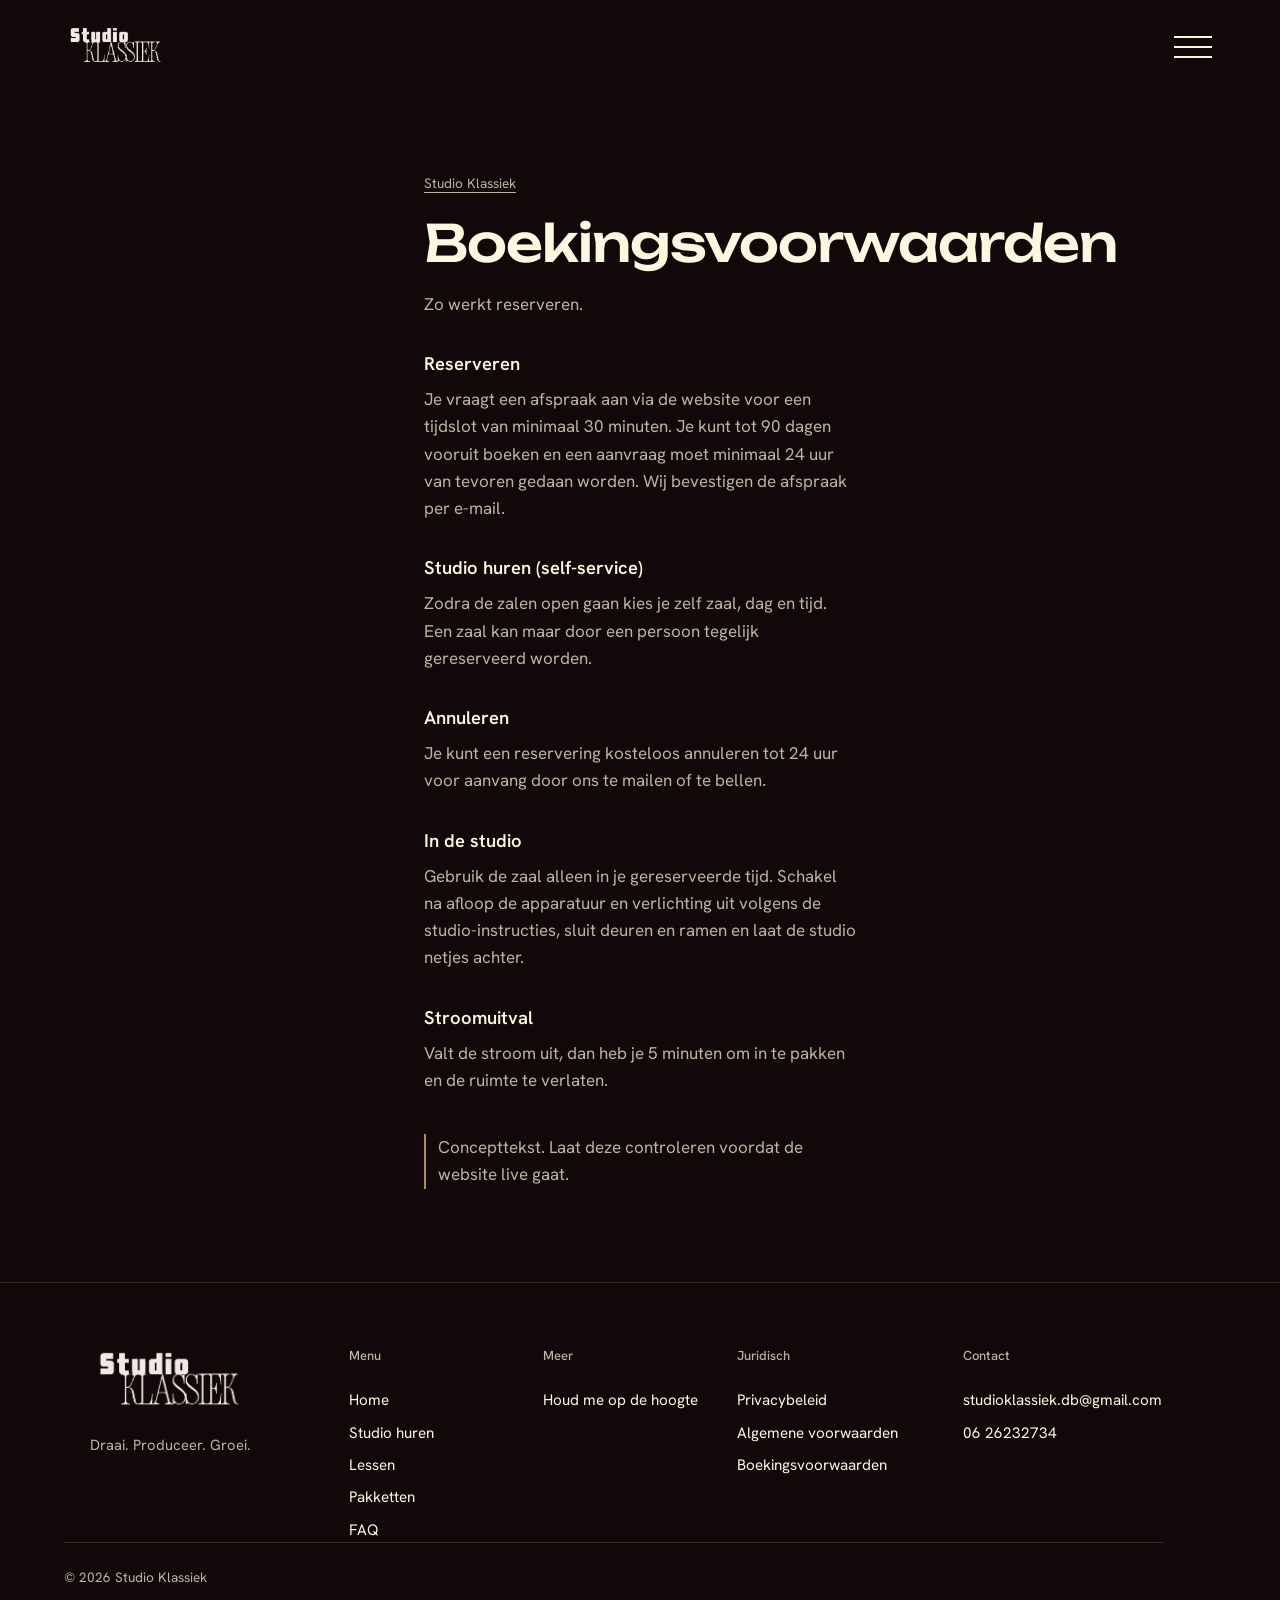
==== commit 62cbf3e1: "Pakketten-pagina, kenmerkenrij en galerijpijltjes naar voorbeeld van STU Eigen prijzen uit de brochu" ====
--- a/boekingsvoorwaarden.html
+++ b/boekingsvoorwaarden.html
@@ -24,6 +24,7 @@
 
 <nav class="menu" id="menu" aria-label="Hoofdmenu" hidden>
   <a href="self-service.html"><span class="m-text"><span class="m-label">Studio huren</span><small>DJ-studio en Produce-studio per 30 minuten</small></span></a>
+  <a href="pakketten.html"><span class="m-text"><span class="m-label">Pakketten</span><small>DJ- of Produce-lessen, 5 of 10 per pakket</small></span></a>
   <a href="lessen-boeken.html"><span class="m-text"><span class="m-label">Lessen boeken</span><small>Een les of een kennismaking aanvragen</small></span></a>
   <a href="index.html#studio"><span class="m-text"><span class="m-label">De studio</span><small>De ruimtes en de apparatuur</small></span></a>
 </nav>
@@ -58,6 +59,7 @@
       <a href="index.html">Home</a>
       <a href="self-service.html">Studio huren</a>
       <a href="index.html#lessen">Lessen</a>
+      <a href="pakketten.html">Pakketten</a>
       <a href="faq.html">FAQ</a>
     </nav>
     <nav aria-label="Meer">
--- a/styles.css
+++ b/styles.css
@@ -469,7 +469,21 @@
 [hidden] { display: none !important; }
 
 /* Lege fotoplekken tonen we niet: ze verschijnen vanzelf zodra de foto er is */
-.ph.missing, .hero-media.missing { display: none; }
+.hero-media.missing { display: none; }
+
+/* Ruimte voor foto's: een nette lege lijst met een korte omschrijving, die vanzelf vol raakt */
+.ph { background: var(--bg2); border: 1px solid var(--line); }
+.ph:not(.missing) { border-color: transparent; }
+.ph.missing::after { content: ""; position: absolute; inset: 12px; pointer-events: none; background:
+  linear-gradient(rgba(217, 178, 122, .55), rgba(217, 178, 122, .55)) left top / 16px 1px no-repeat,
+  linear-gradient(rgba(217, 178, 122, .55), rgba(217, 178, 122, .55)) left top / 1px 16px no-repeat,
+  linear-gradient(rgba(217, 178, 122, .55), rgba(217, 178, 122, .55)) right top / 16px 1px no-repeat,
+  linear-gradient(rgba(217, 178, 122, .55), rgba(217, 178, 122, .55)) right top / 1px 16px no-repeat,
+  linear-gradient(rgba(217, 178, 122, .55), rgba(217, 178, 122, .55)) left bottom / 16px 1px no-repeat,
+  linear-gradient(rgba(217, 178, 122, .55), rgba(217, 178, 122, .55)) left bottom / 1px 16px no-repeat,
+  linear-gradient(rgba(217, 178, 122, .55), rgba(217, 178, 122, .55)) right bottom / 16px 1px no-repeat,
+  linear-gradient(rgba(217, 178, 122, .55), rgba(217, 178, 122, .55)) right bottom / 1px 16px no-repeat; }
+.ph.missing .ph-label { left: 24px; right: 24px; bottom: 24px; font: 400 .8125rem var(--sans); color: rgba(254, 247, 223, .5); }
 .price dd, .summary dd, .cal-day, .slot { font-variant-numeric: tabular-nums; }
 /* ===== Premium: de wiel, de menukaart en een rustiger ritme ===== */
 
@@ -512,3 +526,144 @@
 .course-foot { grid-template-columns: minmax(280px, 320px) 1fr; }
 .price dt, .price dd { white-space: nowrap; }
 @media (max-width: 760px) { .course-foot { grid-template-columns: 1fr; } }
+
+/* ===== Hero: links uitgelijnd met een golfvorm onderin ===== */
+.hero { text-align: center; padding: 112px var(--gutter) calc(clamp(168px, 26vh, 260px) + 24px); }
+.hero-inner { width: 100%; max-width: 1160px; }
+.hero h1 { font-size: clamp(2.5rem, 6vw, 4.75rem); line-height: 1.06; margin-bottom: 28px; }
+.hero .lead { margin: 0 auto 12px; max-width: 34rem; }
+.hero .small { margin-bottom: 36px; }
+.routes { margin: 0 auto; max-width: 580px; }
+.hero-wave { position: absolute; left: 0; right: 0; bottom: 0; width: 100%; height: clamp(168px, 26vh, 260px); display: block; pointer-events: none; }
+@media (max-width: 760px) { .hero { padding-top: 104px; } }
+
+/* Hero rustiger: lichtere kop, zachtere tekst, kleinere knoppen */
+.hero h1 { font-weight: 400; font-size: clamp(2.125rem, 4.6vw, 3.5rem); line-height: 1.1; letter-spacing: -.015em; margin-bottom: 32px; }
+.hero h1 em { font-size: 1.14em; }
+.hero .lead { max-width: 30rem; margin-bottom: 20px; font-size: 1.0625rem; line-height: 1.7; color: var(--soft); }
+.hero .small { margin-bottom: 48px; font-size: .8125rem; letter-spacing: .02em; color: rgba(254, 247, 223, .5); }
+.routes { gap: 24px; max-width: 520px; margin-left: auto; margin-right: auto; }
+.route { gap: 8px; }
+.route small { font-size: .8125rem; color: rgba(254, 247, 223, .55); }
+.route .btn { font-size: 1rem; }
+.route .btn > span:first-child { padding: 16px 20px; }
+.route .arrow { width: 52px; }
+.hero { padding-bottom: calc(clamp(168px, 26vh, 260px) + 40px); }
+@media (max-width: 560px) { .routes { gap: 16px; } .hero .small { margin-bottom: 36px; } }
+
+/* ===== Meer beeld, minder tekst: genre-lint, tabs, groot statement, zwiepbare galerij ===== */
+.hero .lead { margin-bottom: 44px; }
+
+
+.seg { display: inline-flex; margin: 0 0 32px; border: 1px solid var(--line-strong); }
+.seg button { padding: 16px 28px; border: 0; background: transparent; color: var(--soft); font: 500 1rem var(--sans); cursor: pointer; transition: background-color .3s var(--ease), color .3s var(--ease); }
+.seg button + button { border-left: 1px solid var(--line-strong); }
+.seg button:hover { color: var(--cream); }
+.seg button[aria-selected="true"] { background: var(--cream); color: var(--wine); }
+.seg button:focus-visible { outline: 2px solid var(--gold-lt); outline-offset: -6px; }
+.course[hidden] { display: none; }
+.course:first-of-type { border-top: 0; padding-top: 0; }
+@media (max-width: 560px) { .seg { display: flex; } .seg button { flex: 1; padding: 16px 12px; } }
+
+.statement { padding: clamp(80px, 13vw, 168px) var(--gutter); text-align: center; border-top: 1px solid var(--line); }
+.statement p { margin: 0; font-family: var(--serif); font-weight: 400; font-size: clamp(2.5rem, 8.5vw, 7rem); line-height: 1.05; letter-spacing: -.02em; color: var(--cream); }
+
+#studio .gallery { display: flex; gap: 16px; overflow-x: auto; padding: 0 var(--gutter) 24px 0; margin-right: calc(var(--gutter) * -1); scroll-snap-type: x mandatory; scrollbar-width: thin; scrollbar-color: var(--line-strong) transparent; -webkit-overflow-scrolling: touch; }
+#studio .gallery .ph { flex: 0 0 min(78vw, 400px); height: auto; aspect-ratio: 4 / 5; scroll-snap-align: start; }
+#studio .gallery .ph.g-big { flex-basis: min(88vw, 760px); aspect-ratio: 16 / 10; }
+
+.steps li { position: relative; }
+.steps svg { position: absolute; right: 0; top: 20px; width: 28px; height: 28px; fill: none; stroke: var(--soft); stroke-width: 1.4; stroke-linecap: round; stroke-linejoin: round; }
+
+.loc-grid { display: grid; grid-template-columns: 1.15fr .85fr; gap: 40px; align-items: stretch; }
+.loc-grid .map { margin: 0; aspect-ratio: auto; min-height: 340px; }
+.loc-grid .info { align-content: start; }
+@media (max-width: 800px) { .loc-grid { grid-template-columns: 1fr; gap: 24px; } .loc-grid .map { aspect-ratio: 4 / 3; min-height: 0; } }
+
+/* Breder en compacter: minder scrollen, meer overzicht */
+#huren .offer .ph { aspect-ratio: 3 / 2; }
+#faq .faq[data-faq] { display: grid; grid-template-columns: 1fr 1fr; column-gap: 56px; align-items: start; }
+#faq .faq[data-faq] details { border-bottom: 1px solid var(--line); }
+#faq .faq[data-faq] details:last-child { border-bottom: 1px solid var(--line); }
+#faq .faq[data-faq] details:nth-child(-n+2) { border-top: 1px solid var(--line); }
+#faq .faq[data-faq] details:nth-child(n+3) { border-top: 0; }
+@media (max-width: 800px) { #faq .faq[data-faq] { grid-template-columns: 1fr; } #faq .faq[data-faq] details:nth-child(n) { border-top: 0; } #faq .faq[data-faq] details:first-child { border-top: 1px solid var(--line); } }
+
+#team .team { gap: 40px 56px; }
+#team .person { display: grid; grid-template-columns: 180px 1fr; gap: 8px 28px; align-items: start; }
+#team .person .portrait { grid-row: span 3; margin: 0; aspect-ratio: 4 / 5; }
+#team .person h3, #team .person .role, #team .person p { grid-column: 2; }
+@media (max-width: 760px) { #team .team { grid-template-columns: 1fr; gap: 28px; } #team .person { grid-template-columns: 120px 1fr; gap: 8px 20px; } }
+
+/* Fotoplekken netter: een passe-partout met messing hoeken, een lijn-camera en de omschrijving in het midden */
+.ph.missing { background: linear-gradient(165deg, #1d0f13 0%, #140a0d 100%); }
+.ph.missing::before { content: ""; position: absolute; inset: 12px; border: 1px solid rgba(217, 178, 122, .16); pointer-events: none; }
+.ph.missing .ph-label { inset: 0; left: 0; right: 0; bottom: 0; display: flex; flex-direction: column; align-items: center; justify-content: center; gap: 16px; padding: 32px; text-align: center; font: 400 .875rem/1.5 var(--sans); color: rgba(254, 247, 223, .55); }
+.ph.missing .ph-label::before { content: ""; width: 36px; height: 36px; opacity: .75; background: url("data:image/svg+xml,%3Csvg xmlns='http://www.w3.org/2000/svg' viewBox='0 0 24 24' fill='none' stroke='%23D9B27A' stroke-width='1.2' stroke-linecap='round' stroke-linejoin='round'%3E%3Cpath d='M3 8h4l2-3h6l2 3h4v11H3z'/%3E%3Ccircle cx='12' cy='13' r='3.5'/%3E%3C/svg%3E") center / contain no-repeat; }
+
+#team .ph.missing .ph-label { padding: 16px; gap: 12px; font-size: .8125rem; }
+#team .ph.missing .ph-label::before { width: 28px; height: 28px; }
+
+
+/* ===== Opzet overgenomen van STU: badge, kenmerkenrij, pakketkaarten, voordelen en afsluiter ===== */
+.badge { display: inline-flex; align-items: center; gap: 8px; margin: 0 0 28px; font-size: .8125rem; color: var(--soft); }
+.badge svg { width: 16px; height: 16px; fill: none; stroke: var(--soft); stroke-width: 1.4; stroke-linecap: round; }
+
+.strip { display: grid; grid-template-columns: repeat(4, 1fr); border-top: 1px solid var(--line); border-bottom: 1px solid var(--line); background: var(--bg); }
+.strip > div { display: grid; justify-items: center; gap: 8px; padding: 36px 16px; text-align: center; }
+.strip > div + div { border-left: 1px solid var(--line); }
+.strip svg { width: 28px; height: 28px; margin-bottom: 4px; fill: none; stroke: var(--soft); stroke-width: 1.3; stroke-linecap: round; stroke-linejoin: round; }
+.strip b { font: 500 1.0625rem var(--sans); }
+.strip span { color: var(--soft); font-size: .875rem; }
+@media (max-width: 760px) {
+  .strip { grid-template-columns: 1fr 1fr; }
+  .strip > div { padding: 28px 12px; }
+  .strip > div:nth-child(3) { border-left: 0; }
+  .strip > div:nth-child(n+3) { border-top: 1px solid var(--line); }
+}
+
+.cta-actions { display: flex; flex-wrap: wrap; gap: 16px; margin-top: 28px; }
+@media (max-width: 560px) { .cta-actions { display: grid; } .cta-actions .btn { width: 100%; justify-content: space-between; } }
+
+.pk-head { padding-bottom: 24px; }
+.pk-title { margin: 0 0 20px; font-family: var(--display); font-weight: 400; font-size: clamp(2.125rem, 5vw, 3.75rem); line-height: 1.08; letter-spacing: -.015em; }
+.pk-title em { font-family: var(--serif); font-style: italic; font-size: 1.14em; letter-spacing: 0; color: var(--gold-lt); }
+.pk-head .intro { margin: 0 0 8px; max-width: 34rem; }
+.pk-section { padding-top: 32px; }
+.pk-grid { display: grid; grid-template-columns: repeat(3, 1fr); gap: 20px; align-items: stretch; }
+.pk { position: relative; display: grid; align-content: start; gap: 20px; padding: 32px 28px 28px; border: 1px solid var(--line); background: rgba(254, 247, 223, .03); }
+.pk.is-best { background: rgba(254, 247, 223, .07); border-color: var(--line-strong); }
+.pk-badge { position: absolute; top: 24px; right: 24px; padding: 4px 10px; border: 1px solid var(--line-strong); font-size: .75rem; color: var(--cream); }
+.pk header h2 { margin: 0 0 6px; font-family: var(--serif); font-weight: 400; font-size: 2rem; line-height: 1.1; letter-spacing: 0; }
+.pk-tag { margin: 0; color: var(--soft); font-size: .9375rem; }
+.pk-price { margin: 4px 0 0; font-family: var(--serif); font-size: 3.25rem; line-height: 1; font-variant-numeric: tabular-nums; }
+.pk-price.pk-text { font-size: 2rem; line-height: 1.2; }
+.pk-per { margin: -12px 0 0; color: var(--soft); font-size: .9375rem; }
+.pk-list { list-style: none; margin: 0; padding: 20px 0 0; border-top: 1px solid var(--line); display: grid; gap: 12px; }
+.pk-list li { position: relative; padding-left: 26px; font-size: .9375rem; }
+.pk-list li::before { content: ""; position: absolute; left: 2px; top: .5em; width: 10px; height: 5px; border: solid var(--gold-lt); border-width: 0 0 1.5px 1.5px; transform: rotate(-45deg); }
+.pk .btn { justify-self: stretch; justify-content: space-between; }
+.pk-fine { margin: -8px 0 0; color: rgba(254, 247, 223, .5); font-size: .8125rem; }
+
+.vo-grid { display: grid; grid-template-columns: repeat(3, 1fr); gap: 20px; }
+.vo { display: grid; gap: 10px; align-content: start; padding: 28px; border: 1px solid var(--line); background: rgba(254, 247, 223, .02); }
+.vo svg { width: 28px; height: 28px; margin-bottom: 8px; fill: none; stroke: var(--soft); stroke-width: 1.3; stroke-linecap: round; stroke-linejoin: round; }
+.vo h3 { margin: 0; font: 500 1.0625rem var(--sans); }
+.vo p { margin: 0; color: var(--soft); font-size: .9375rem; }
+
+.cta-band { padding: clamp(72px, 10vw, 128px) var(--gutter); text-align: center; border-top: 1px solid var(--line); }
+.cta-band h2 { margin: 0 0 32px; font-family: var(--serif); font-weight: 400; font-size: clamp(2rem, 5vw, 3.5rem); letter-spacing: -.01em; }
+.cta-band .cta-actions { justify-content: center; margin-top: 0; }
+@media (max-width: 900px) { .pk-grid, .vo-grid { grid-template-columns: 1fr; } .pk-price { font-size: 2.75rem; } }
+
+.gallery-wrap { position: relative; }
+.g-nav { position: absolute; top: 50%; z-index: 2; display: grid; place-items: center; width: 48px; height: 48px; border: 1px solid var(--line-strong); background: rgba(19, 8, 9, .82); color: var(--cream); cursor: pointer; transform: translateY(-50%); transition: background-color .25s var(--ease), color .25s var(--ease), opacity .25s; }
+.g-nav svg { width: 22px; height: 22px; fill: none; stroke: currentColor; stroke-width: 1.8; stroke-linecap: square; }
+.g-nav:hover:not(:disabled) { background: var(--cream); color: var(--wine); }
+.g-nav:disabled { opacity: .25; cursor: default; }
+.g-prev { left: 12px; }
+.g-prev svg { transform: scaleX(-1); }
+.g-next { right: 12px; }
+.gallery-wrap.no-scroll .g-nav { display: none; }
+@media (max-width: 760px) { .g-nav { display: none; } }
+
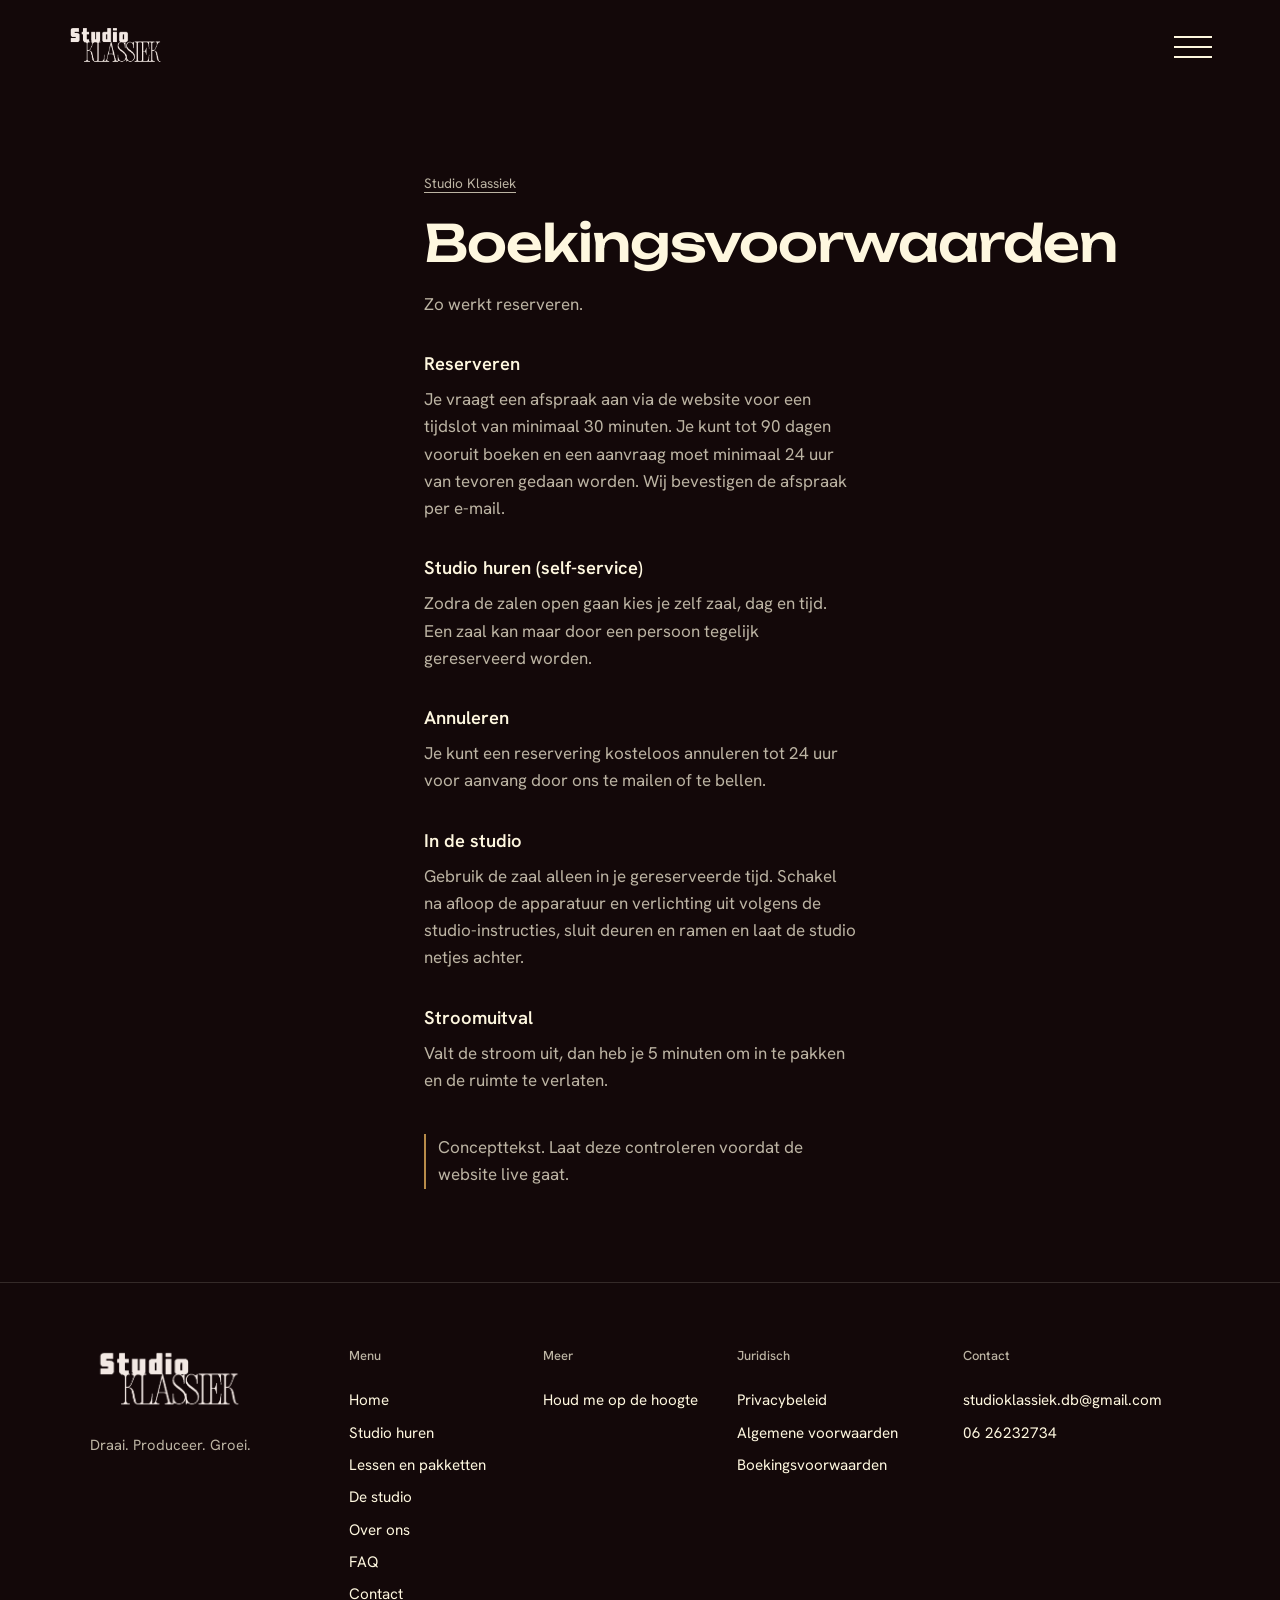
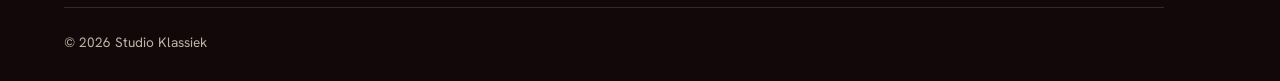
==== commit e6fd724d: "Pagina's De studio, Over ons en Contact, en Firebase-inlog voorbereid Inloggen met Google, Facebook " ====
--- a/boekingsvoorwaarden.html
+++ b/boekingsvoorwaarden.html
@@ -24,9 +24,9 @@
 
 <nav class="menu" id="menu" aria-label="Hoofdmenu" hidden>
   <a href="self-service.html"><span class="m-text"><span class="m-label">Studio huren</span><small>DJ-studio en Produce-studio per 30 minuten</small></span></a>
-  <a href="pakketten.html"><span class="m-text"><span class="m-label">Pakketten</span><small>DJ- of Produce-lessen, 5 of 10 per pakket</small></span></a>
-  <a href="lessen-boeken.html"><span class="m-text"><span class="m-label">Lessen boeken</span><small>Een les of een kennismaking aanvragen</small></span></a>
-  <a href="index.html#studio"><span class="m-text"><span class="m-label">De studio</span><small>De ruimtes en de apparatuur</small></span></a>
+  <a href="pakketten.html"><span class="m-text"><span class="m-label">Lessen en pakketten</span><small>DJ- of Produce-lessen, 5 of 10 per pakket</small></span></a>
+  <a href="studio.html"><span class="m-text"><span class="m-label">De studio</span><small>De ruimtes en de apparatuur</small></span></a>
+  <a href="over-ons.html"><span class="m-text"><span class="m-label">Over ons</span><small>Wie we zijn en voor wie we er zijn</small></span></a>
 </nav>
 
 <main id="main" class="page">
@@ -58,9 +58,11 @@
       <h4>Menu</h4>
       <a href="index.html">Home</a>
       <a href="self-service.html">Studio huren</a>
-      <a href="index.html#lessen">Lessen</a>
-      <a href="pakketten.html">Pakketten</a>
+      <a href="pakketten.html">Lessen en pakketten</a>
+      <a href="studio.html">De studio</a>
+      <a href="over-ons.html">Over ons</a>
       <a href="faq.html">FAQ</a>
+      <a href="contact.html">Contact</a>
     </nav>
     <nav aria-label="Meer">
       <h4>Meer</h4>
--- a/styles.css
+++ b/styles.css
@@ -667,3 +667,22 @@
 .gallery-wrap.no-scroll .g-nav { display: none; }
 @media (max-width: 760px) { .g-nav { display: none; } }
 
+
+/* ===== Extra pagina's: studio, over ons, contact ===== */
+.studio-row { display: grid; grid-template-columns: 1.15fr 1fr; gap: clamp(28px, 5vw, 72px); align-items: center; padding-top: clamp(40px, 6vw, 80px); }
+.studio-row.flip .ph { order: 2; }
+.studio-row .ph { margin: 0; aspect-ratio: 4 / 3; }
+.studio-body { display: grid; gap: 16px; align-content: center; }
+.studio-body h2 { margin: 0; }
+.studio-body p { margin: 0; }
+.studio-body .pk-list { padding-top: 16px; margin-top: 4px; }
+@media (max-width: 900px) { .studio-row { grid-template-columns: 1fr; } .studio-row.flip .ph { order: 0; } }
+
+/* ===== Inloggen met Google of Facebook ===== */
+.social { display: grid; gap: 12px; margin: 0 0 28px; }
+.social .btn { align-items: center; justify-content: flex-start; gap: 16px; width: 100%; padding-left: 24px; }
+.social .btn svg { width: 20px; height: 20px; fill: currentColor; stroke: none; flex: none; }
+.social .btn span { flex: 1; padding: 20px 28px 20px 0; text-align: left; }
+.or { display: flex; align-items: center; gap: 16px; margin: 0 0 24px; color: var(--soft); font-size: .875rem; }
+.or::before, .or::after { content: ""; flex: 1; height: 1px; background: var(--line); }
+.auth-note { margin: 20px 0 0; color: var(--soft); font-size: .875rem; }
